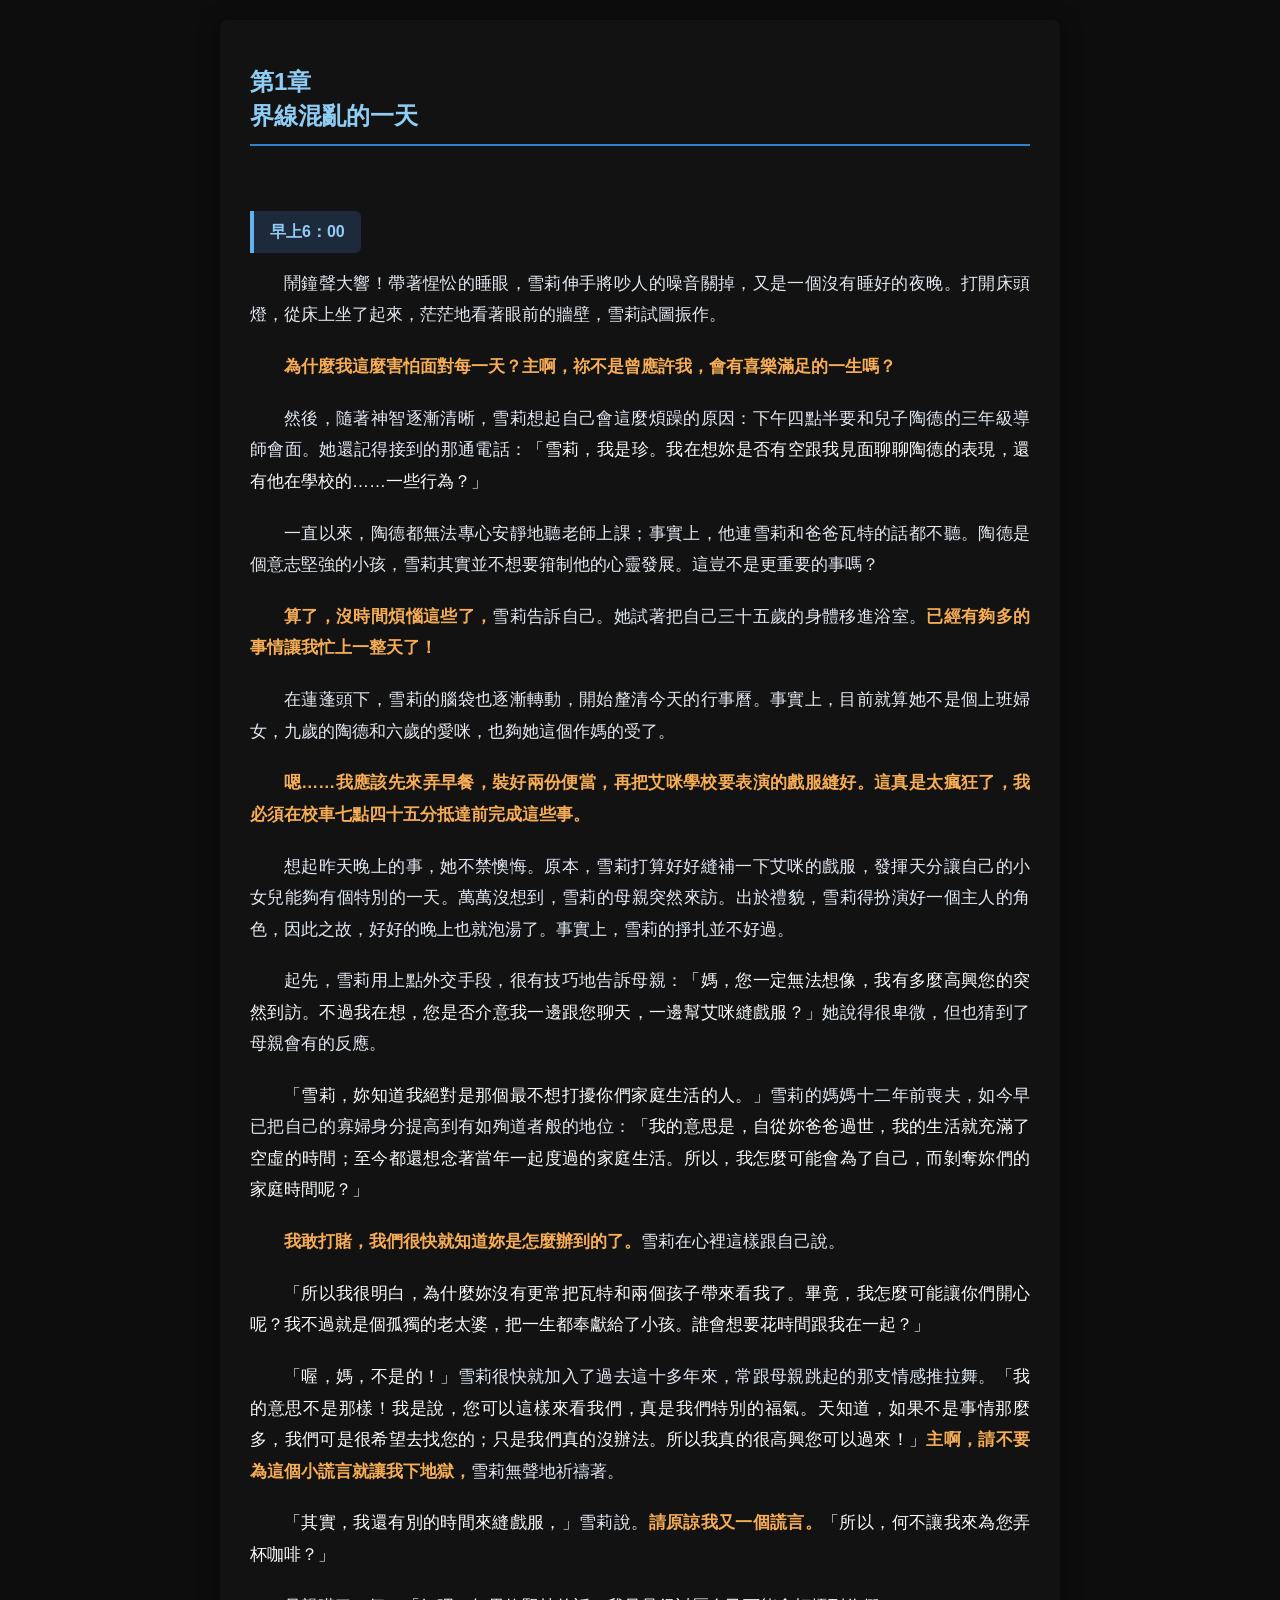
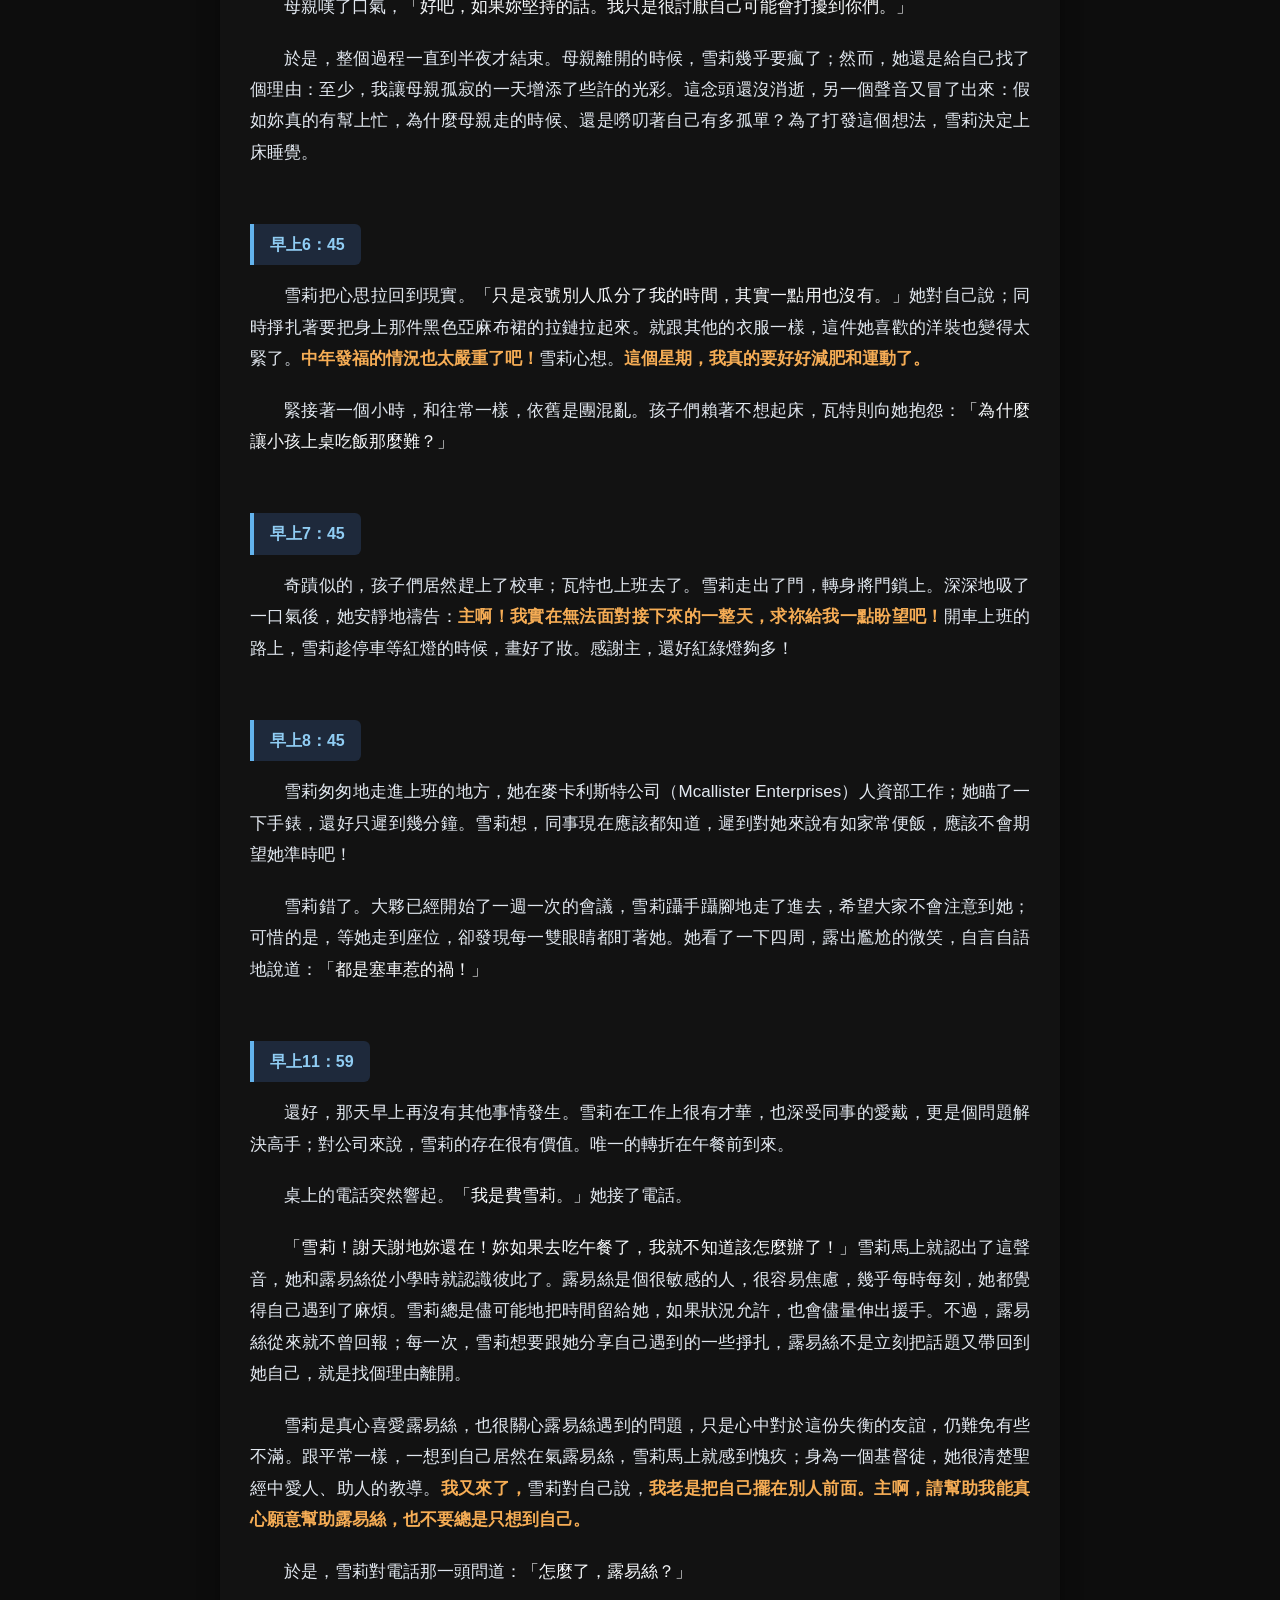
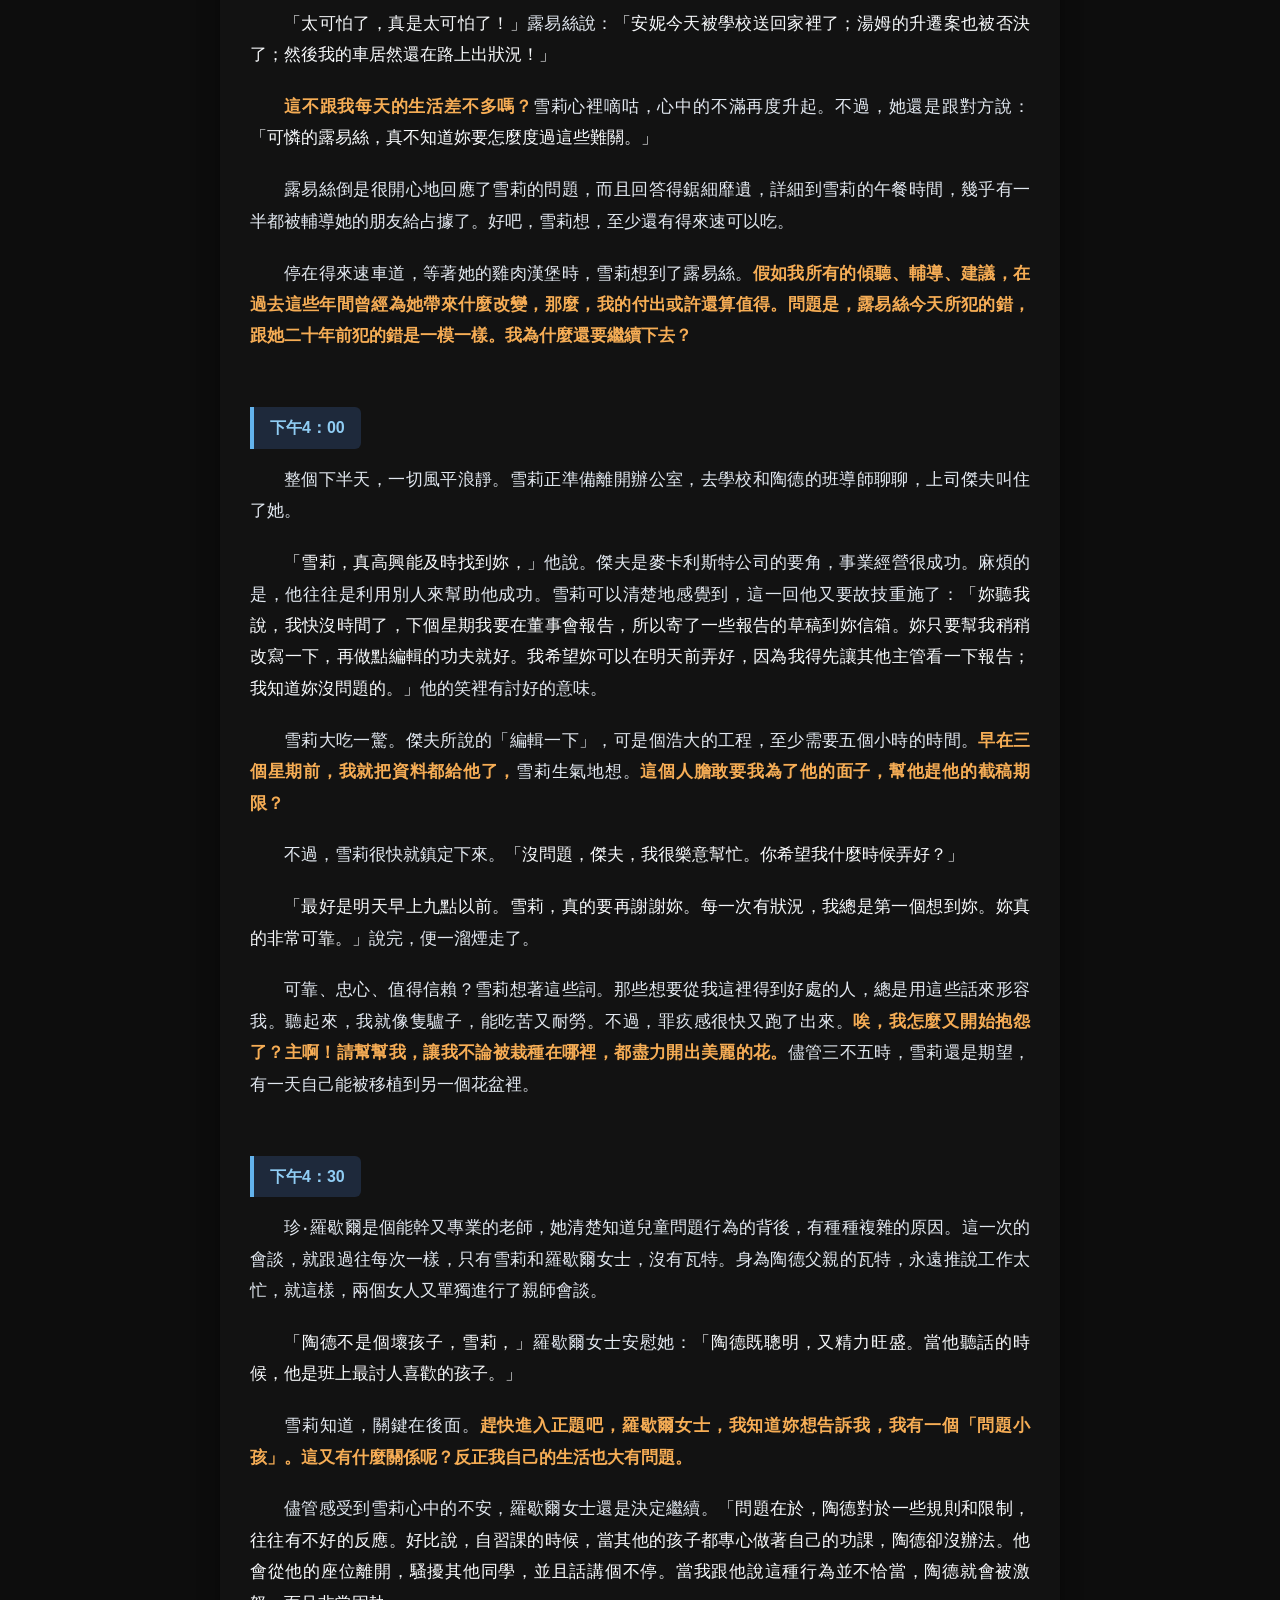
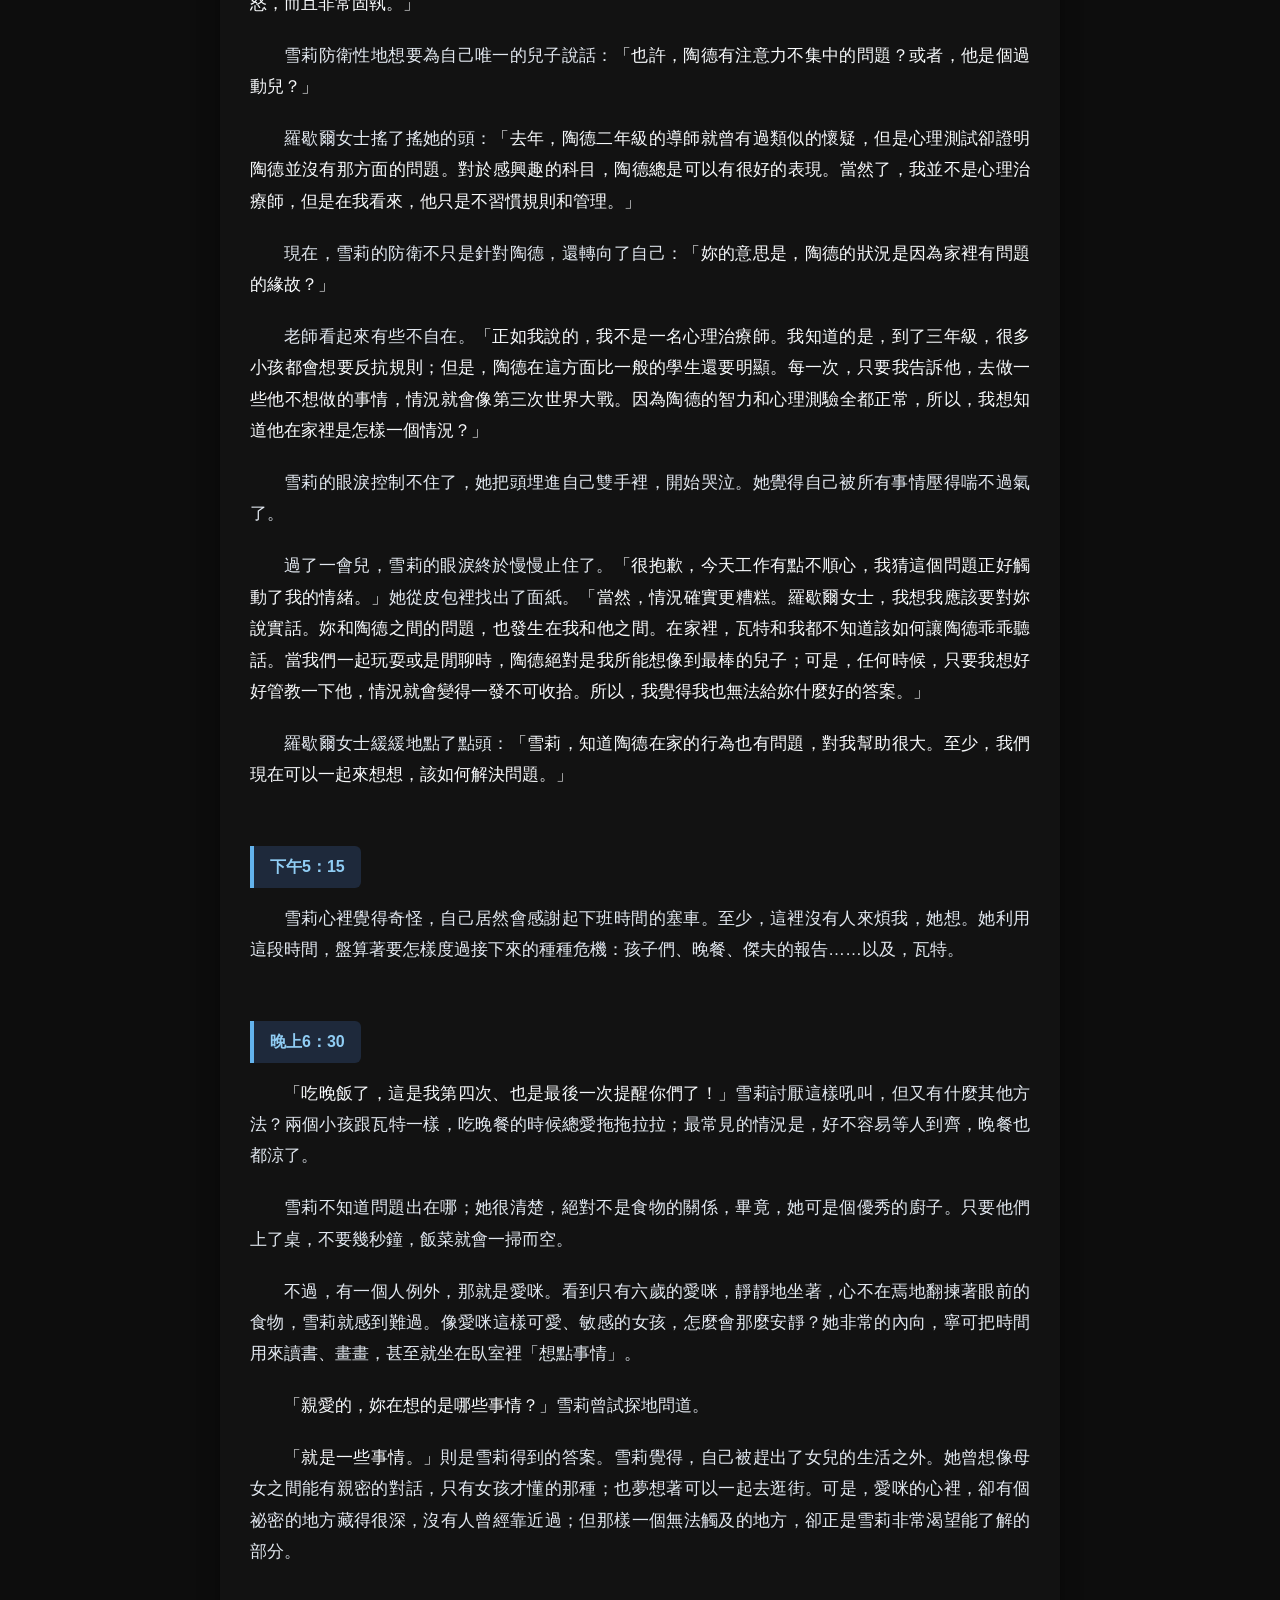
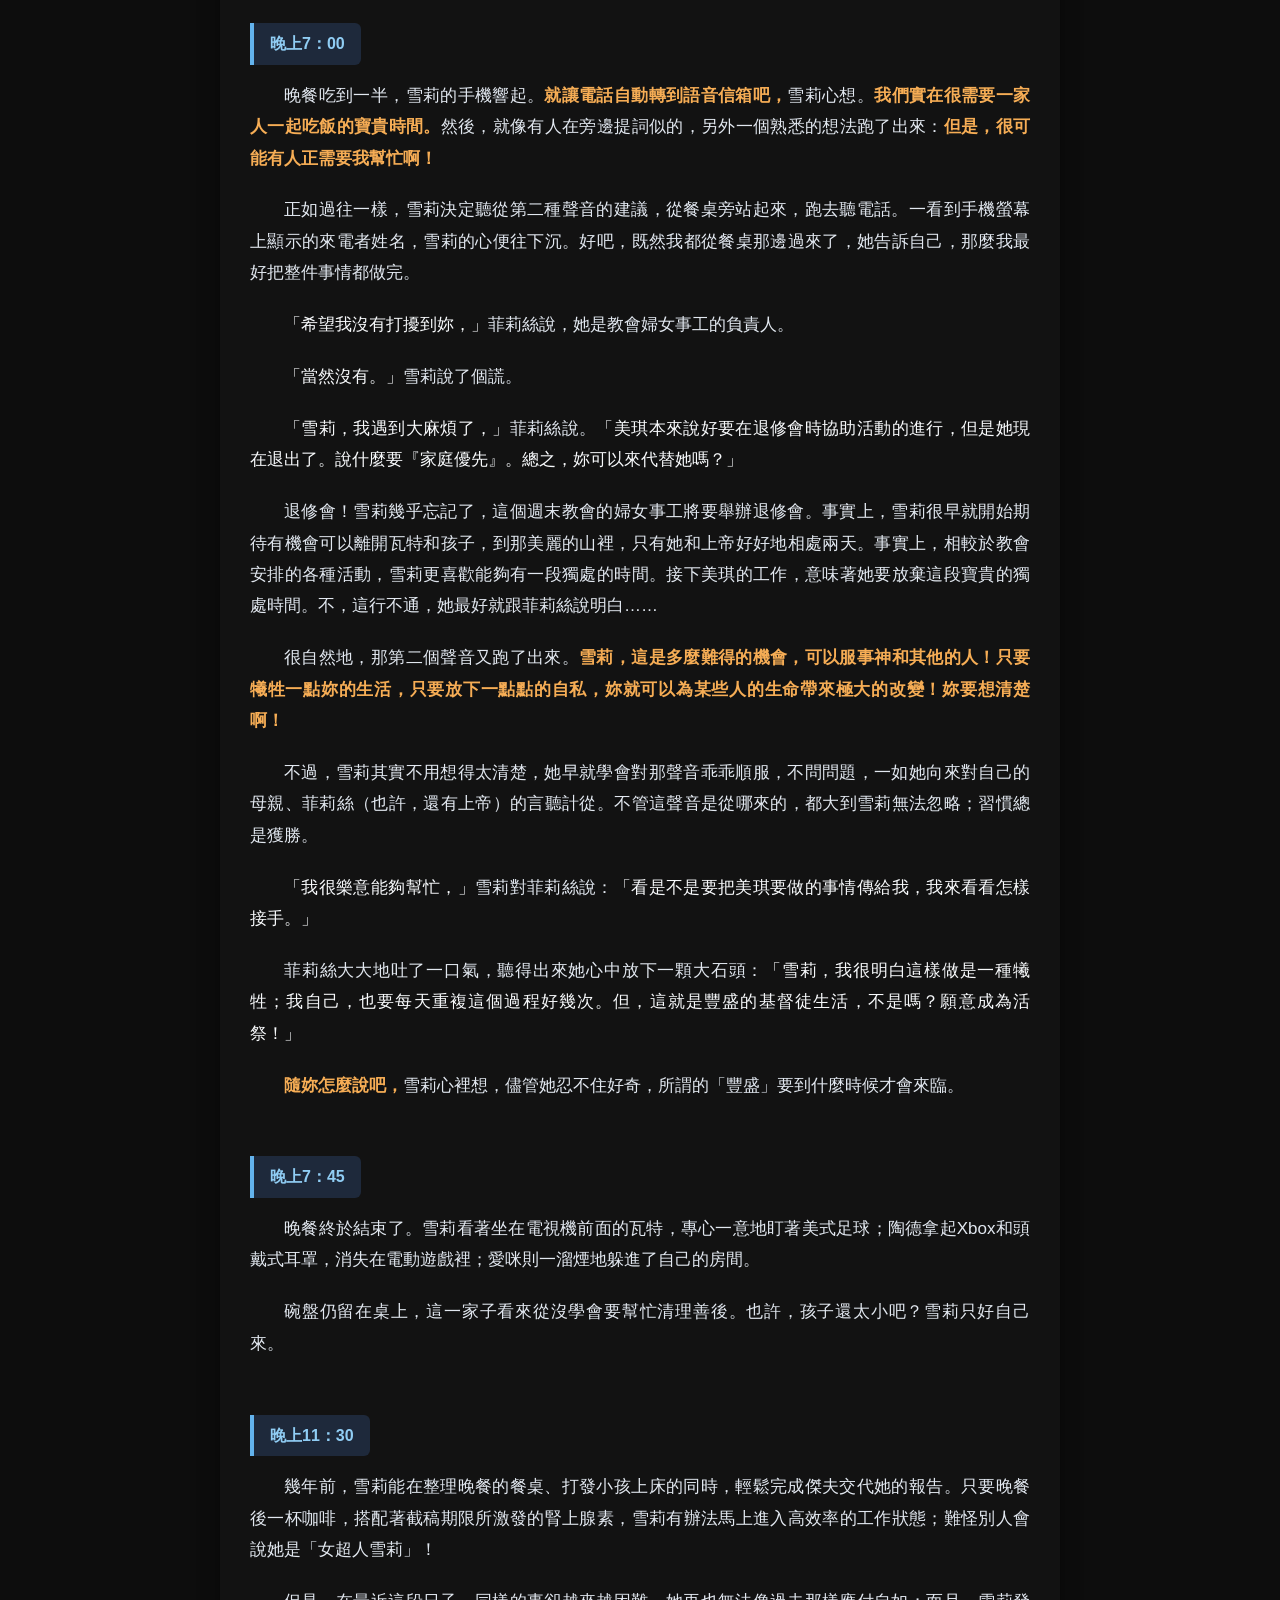
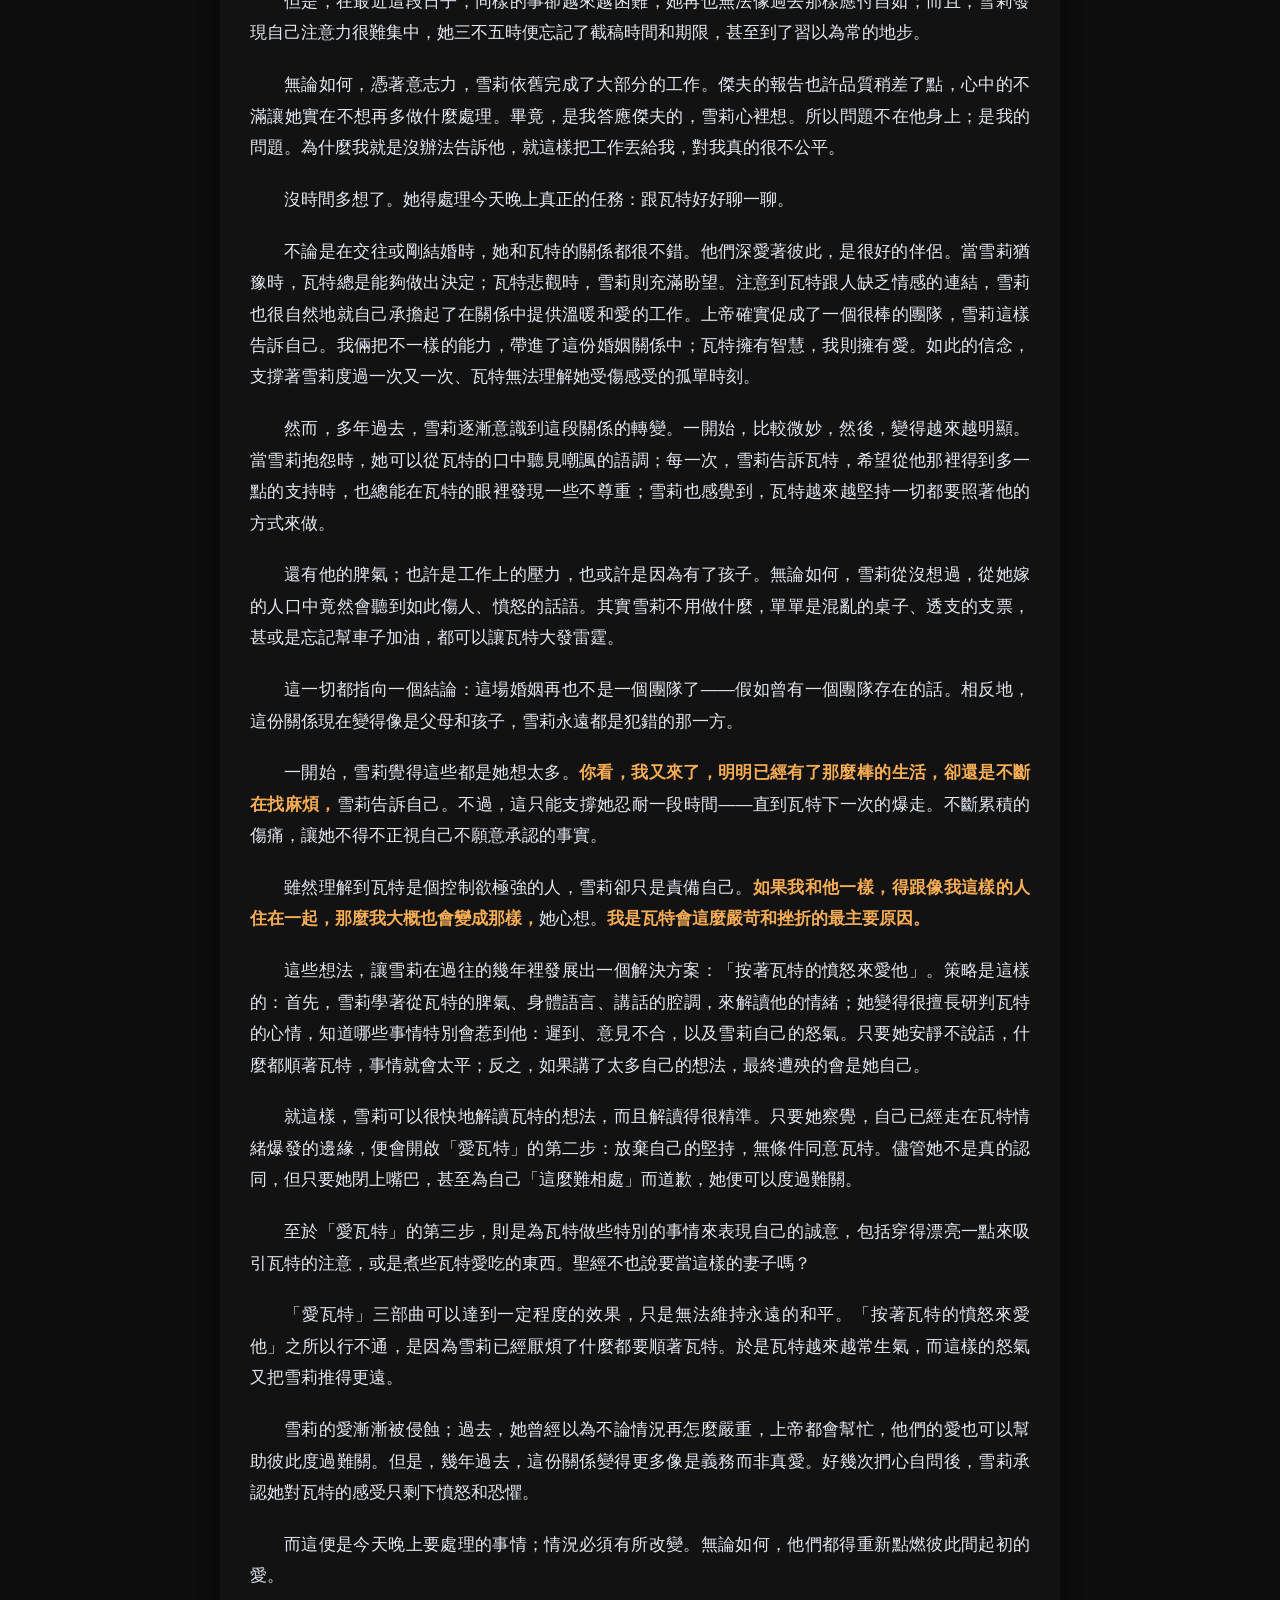
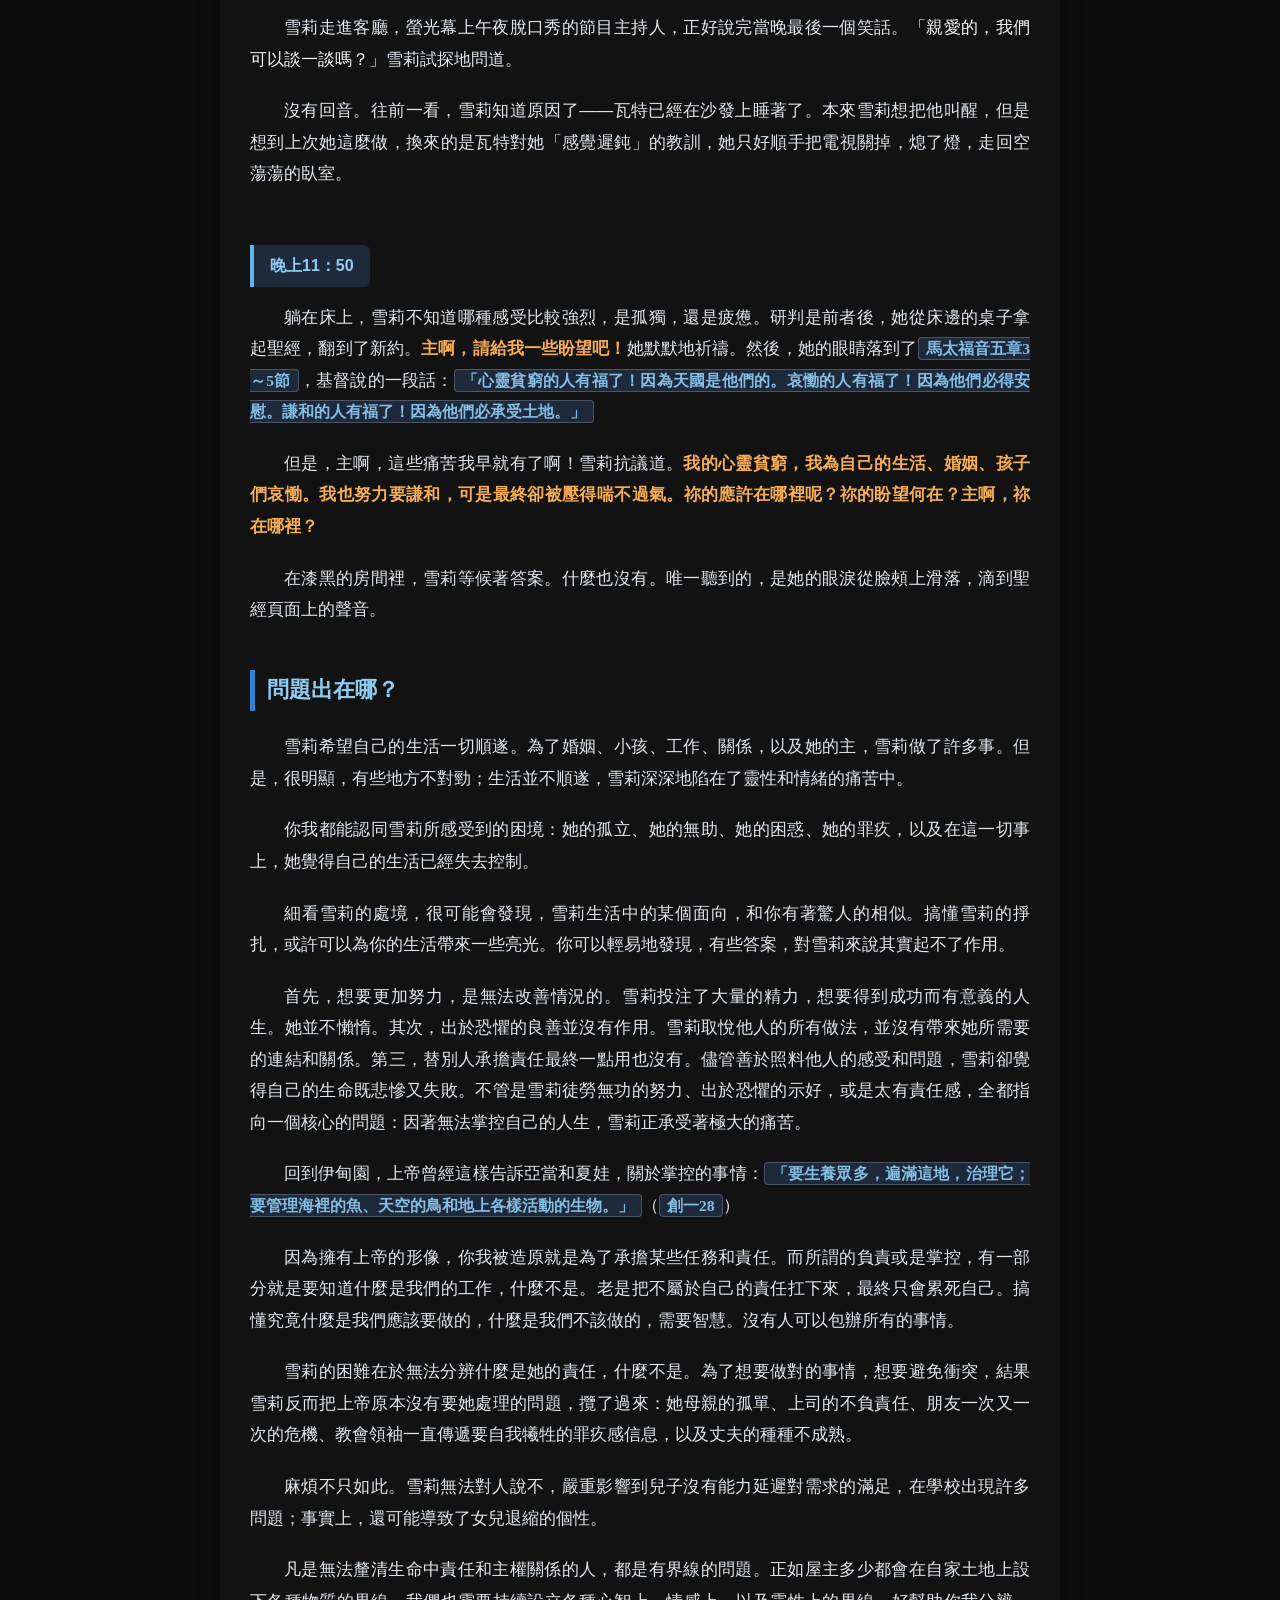
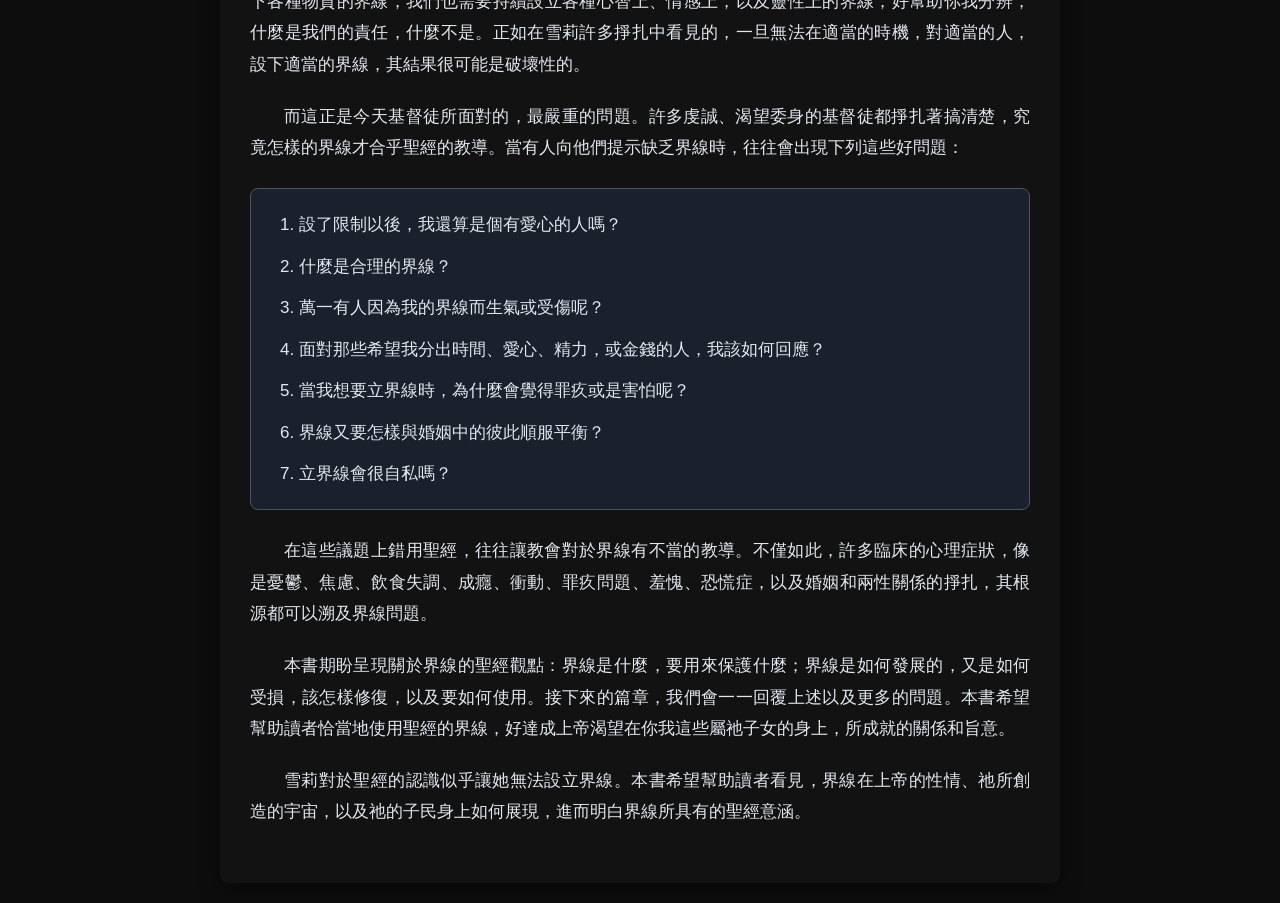
==== ch01.html @ 8536c29c "Add files via upload" ====
<!DOCTYPE html>
<html lang="zh-TW">
<head>
    <meta charset="UTF-8">
    <meta name="viewport" content="width=device-width, initial-scale=1.0">
    <title>第1章 界線混亂的一天</title>
    <link rel="stylesheet" href="style.css">
</head>
<body>
    <div class="book-container">
        <h2 class="chapter-title">第1章<br>界線混亂的一天</h2>

        <div class="time-capsule">早上6：00</div>

        <p>鬧鐘聲大響！帶著惺忪的睡眼，雪莉伸手將吵人的噪音關掉，又是一個沒有睡好的夜晚。打開床頭燈，從床上坐了起來，茫茫地看著眼前的牆壁，雪莉試圖振作。</p>
        <p><span class="monologue">為什麼我這麼害怕面對每一天？主啊，祢不是曾應許我，會有喜樂滿足的一生嗎？</span></p>
        <p>然後，隨著神智逐漸清晰，雪莉想起自己會這麼煩躁的原因：下午四點半要和兒子陶德的三年級導師會面。她還記得接到的那通電話：<span class="dialogue">「雪莉，我是珍。我在想妳是否有空跟我見面聊聊陶德的表現，還有他在學校的……一些行為？」</span></p>
        <p>一直以來，陶德都無法專心安靜地聽老師上課；事實上，他連雪莉和爸爸瓦特的話都不聽。陶德是個意志堅強的小孩，雪莉其實並不想要箝制他的心靈發展。這豈不是更重要的事嗎？</p>
        <p><span class="monologue">算了，沒時間煩惱這些了，</span>雪莉告訴自己。她試著把自己三十五歲的身體移進浴室。<span class="monologue">已經有夠多的事情讓我忙上一整天了！</span></p>
        <p>在蓮蓬頭下，雪莉的腦袋也逐漸轉動，開始釐清今天的行事曆。事實上，目前就算她不是個上班婦女，九歲的陶德和六歲的愛咪，也夠她這個作媽的受了。</p>
        <p><span class="monologue">嗯……我應該先來弄早餐，裝好兩份便當，再把艾咪學校要表演的戲服縫好。這真是太瘋狂了，我必須在校車七點四十五分抵達前完成這些事。</span></p>
        <p>想起昨天晚上的事，她不禁懊悔。原本，雪莉打算好好縫補一下艾咪的戲服，發揮天分讓自己的小女兒能夠有個特別的一天。萬萬沒想到，雪莉的母親突然來訪。出於禮貌，雪莉得扮演好一個主人的角色，因此之故，好好的晚上也就泡湯了。事實上，雪莉的掙扎並不好過。</p>
        <p>起先，雪莉用上點外交手段，很有技巧地告訴母親：<span class="dialogue">「媽，您一定無法想像，我有多麼高興您的突然到訪。不過我在想，您是否介意我一邊跟您聊天，一邊幫艾咪縫戲服？」</span>她說得很卑微，但也猜到了母親會有的反應。</p>
        <p><span class="dialogue">「雪莉，妳知道我絕對是那個最不想打擾你們家庭生活的人。」</span>雪莉的媽媽十二年前喪夫，如今早已把自己的寡婦身分提高到有如殉道者般的地位：<span class="dialogue">「我的意思是，自從妳爸爸過世，我的生活就充滿了空虛的時間；至今都還想念著當年一起度過的家庭生活。所以，我怎麼可能會為了自己，而剝奪妳們的家庭時間呢？」</span></p>
        <p><span class="monologue">我敢打賭，我們很快就知道妳是怎麼辦到的了。</span>雪莉在心裡這樣跟自己說。</p>
        <p><span class="dialogue">「所以我很明白，為什麼妳沒有更常把瓦特和兩個孩子帶來看我了。畢竟，我怎麼可能讓你們開心呢？我不過就是個孤獨的老太婆，把一生都奉獻給了小孩。誰會想要花時間跟我在一起？」</span></p>
        <p><span class="dialogue">「喔，媽，不是的！」</span>雪莉很快就加入了過去這十多年來，常跟母親跳起的那支情感推拉舞。<span class="dialogue">「我的意思不是那樣！我是說，您可以這樣來看我們，真是我們特別的福氣。天知道，如果不是事情那麼多，我們可是很希望去找您的；只是我們真的沒辦法。所以我真的很高興您可以過來！」</span><span class="monologue">主啊，請不要為這個小謊言就讓我下地獄，</span>雪莉無聲地祈禱著。</p>
        <p><span class="dialogue">「其實，我還有別的時間來縫戲服，」</span>雪莉說。<span class="monologue">請原諒我又一個謊言。</span><span class="dialogue">「所以，何不讓我來為您弄杯咖啡？」</span></p>
        <p>母親嘆了口氣，<span class="dialogue">「好吧，如果妳堅持的話。我只是很討厭自己可能會打擾到你們。」</span></p>
        <p>於是，整個過程一直到半夜才結束。母親離開的時候，雪莉幾乎要瘋了；然而，她還是給自己找了個理由：至少，我讓母親孤寂的一天增添了些許的光彩。這念頭還沒消逝，另一個聲音又冒了出來：假如妳真的有幫上忙，為什麼母親走的時候、還是嘮叨著自己有多孤單？為了打發這個想法，雪莉決定上床睡覺。</p>

        <div class="time-capsule">早上6：45</div>

        <p>雪莉把心思拉回到現實。<span class="dialogue">「只是哀號別人瓜分了我的時間，其實一點用也沒有。」</span>她對自己說；同時掙扎著要把身上那件黑色亞麻布裙的拉鏈拉起來。就跟其他的衣服一樣，這件她喜歡的洋裝也變得太緊了。<span class="monologue">中年發福的情況也太嚴重了吧！</span>雪莉心想。<span class="monologue">這個星期，我真的要好好減肥和運動了。</span></p>
        <p>緊接著一個小時，和往常一樣，依舊是團混亂。孩子們賴著不想起床，瓦特則向她抱怨：<span class="dialogue">「為什麼讓小孩上桌吃飯那麼難？」</span></p>

        <div class="time-capsule">早上7：45</div>

        <p>奇蹟似的，孩子們居然趕上了校車；瓦特也上班去了。雪莉走出了門，轉身將門鎖上。深深地吸了一口氣後，她安靜地禱告：<span class="monologue">主啊！我實在無法面對接下來的一整天，求祢給我一點盼望吧！</span>開車上班的路上，雪莉趁停車等紅燈的時候，畫好了妝。感謝主，還好紅綠燈夠多！</p>

        <div class="time-capsule">早上8：45</div>

        <p>雪莉匆匆地走進上班的地方，她在麥卡利斯特公司（Mcallister Enterprises）人資部工作；她瞄了一下手錶，還好只遲到幾分鐘。雪莉想，同事現在應該都知道，遲到對她來說有如家常便飯，應該不會期望她準時吧！</p>
        <p>雪莉錯了。大夥已經開始了一週一次的會議，雪莉躡手躡腳地走了進去，希望大家不會注意到她；可惜的是，等她走到座位，卻發現每一雙眼睛都盯著她。她看了一下四周，露出尷尬的微笑，自言自語地說道：<span class="dialogue">「都是塞車惹的禍！」</span></p>

        <div class="time-capsule">早上11：59</div>

        <p>還好，那天早上再沒有其他事情發生。雪莉在工作上很有才華，也深受同事的愛戴，更是個問題解決高手；對公司來說，雪莉的存在很有價值。唯一的轉折在午餐前到來。</p>
        <p>桌上的電話突然響起。<span class="dialogue">「我是費雪莉。」</span>她接了電話。</p>
        <p><span class="dialogue">「雪莉！謝天謝地妳還在！妳如果去吃午餐了，我就不知道該怎麼辦了！」</span>雪莉馬上就認出了這聲音，她和露易絲從小學時就認識彼此了。露易絲是個很敏感的人，很容易焦慮，幾乎每時每刻，她都覺得自己遇到了麻煩。雪莉總是儘可能地把時間留給她，如果狀況允許，也會儘量伸出援手。不過，露易絲從來就不曾回報；每一次，雪莉想要跟她分享自己遇到的一些掙扎，露易絲不是立刻把話題又帶回到她自己，就是找個理由離開。</p>
        <p>雪莉是真心喜愛露易絲，也很關心露易絲遇到的問題，只是心中對於這份失衡的友誼，仍難免有些不滿。跟平常一樣，一想到自己居然在氣露易絲，雪莉馬上就感到愧疚；身為一個基督徒，她很清楚聖經中愛人、助人的教導。<span class="monologue">我又來了，</span>雪莉對自己說，<span class="monologue">我老是把自己擺在別人前面。主啊，請幫助我能真心願意幫助露易絲，也不要總是只想到自己。</span></p>
        <p>於是，雪莉對電話那一頭問道：<span class="dialogue">「怎麼了，露易絲？」</span></p>
        <p><span class="dialogue">「太可怕了，真是太可怕了！」</span>露易絲說：<span class="dialogue">「安妮今天被學校送回家裡了；湯姆的升遷案也被否決了；然後我的車居然還在路上出狀況！」</span></p>
        <p><span class="monologue">這不跟我每天的生活差不多嗎？</span>雪莉心裡嘀咕，心中的不滿再度升起。不過，她還是跟對方說：<span class="dialogue">「可憐的露易絲，真不知道妳要怎麼度過這些難關。」</span></p>
        <p>露易絲倒是很開心地回應了雪莉的問題，而且回答得鋸細靡遺，詳細到雪莉的午餐時間，幾乎有一半都被輔導她的朋友給占據了。好吧，雪莉想，至少還有得來速可以吃。</p>
        <p>停在得來速車道，等著她的雞肉漢堡時，雪莉想到了露易絲。<span class="monologue">假如我所有的傾聽、輔導、建議，在過去這些年間曾經為她帶來什麼改變，那麼，我的付出或許還算值得。問題是，露易絲今天所犯的錯，跟她二十年前犯的錯是一模一樣。我為什麼還要繼續下去？</span></p>

        <div class="time-capsule">下午4：00</div>

        <p>整個下半天，一切風平浪靜。雪莉正準備離開辦公室，去學校和陶德的班導師聊聊，上司傑夫叫住了她。</p>
        <p><span class="dialogue">「雪莉，真高興能及時找到妳，」</span>他說。傑夫是麥卡利斯特公司的要角，事業經營很成功。麻煩的是，他往往是利用別人來幫助他成功。雪莉可以清楚地感覺到，這一回他又要故技重施了：<span class="dialogue">「妳聽我說，我快沒時間了，下個星期我要在董事會報告，所以寄了一些報告的草稿到妳信箱。妳只要幫我稍稍改寫一下，再做點編輯的功夫就好。我希望妳可以在明天前弄好，因為我得先讓其他主管看一下報告；我知道妳沒問題的。」</span>他的笑裡有討好的意味。</p>
        <p>雪莉大吃一驚。傑夫所說的「編輯一下」，可是個浩大的工程，至少需要五個小時的時間。<span class="monologue">早在三個星期前，我就把資料都給他了，</span>雪莉生氣地想。<span class="monologue">這個人膽敢要我為了他的面子，幫他趕他的截稿期限？</span></p>
        <p>不過，雪莉很快就鎮定下來。<span class="dialogue">「沒問題，傑夫，我很樂意幫忙。你希望我什麼時候弄好？」</span></p>
        <p><span class="dialogue">「最好是明天早上九點以前。雪莉，真的要再謝謝妳。每一次有狀況，我總是第一個想到妳。妳真的非常可靠。」</span>說完，便一溜煙走了。</p>
        <p>可靠、忠心、值得信賴？雪莉想著這些詞。那些想要從我這裡得到好處的人，總是用這些話來形容我。聽起來，我就像隻驢子，能吃苦又耐勞。不過，罪疚感很快又跑了出來。<span class="monologue">唉，我怎麼又開始抱怨了？主啊！請幫幫我，讓我不論被栽種在哪裡，都盡力開出美麗的花。</span>儘管三不五時，雪莉還是期望，有一天自己能被移植到另一個花盆裡。</p>

        <div class="time-capsule">下午4：30</div>

        <p>珍‧羅歇爾是個能幹又專業的老師，她清楚知道兒童問題行為的背後，有種種複雜的原因。這一次的會談，就跟過往每次一樣，只有雪莉和羅歇爾女士，沒有瓦特。身為陶德父親的瓦特，永遠推說工作太忙，就這樣，兩個女人又單獨進行了親師會談。</p>
        <p><span class="dialogue">「陶德不是個壞孩子，雪莉，」</span>羅歇爾女士安慰她：<span class="dialogue">「陶德既聰明，又精力旺盛。當他聽話的時候，他是班上最討人喜歡的孩子。」</span></p>
        <p>雪莉知道，關鍵在後面。<span class="monologue">趕快進入正題吧，羅歇爾女士，我知道妳想告訴我，我有一個「問題小孩」。這又有什麼關係呢？反正我自己的生活也大有問題。</span></p>
        <p>儘管感受到雪莉心中的不安，羅歇爾女士還是決定繼續。<span class="dialogue">「問題在於，陶德對於一些規則和限制，往往有不好的反應。好比說，自習課的時候，當其他的孩子都專心做著自己的功課，陶德卻沒辦法。他會從他的座位離開，騷擾其他同學，並且話講個不停。當我跟他說這種行為並不恰當，陶德就會被激怒，而且非常固執。」</span></p>
        <p>雪莉防衛性地想要為自己唯一的兒子說話：<span class="dialogue">「也許，陶德有注意力不集中的問題？或者，他是個過動兒？」</span></p>
        <p>羅歇爾女士搖了搖她的頭：<span class="dialogue">「去年，陶德二年級的導師就曾有過類似的懷疑，但是心理測試卻證明陶德並沒有那方面的問題。對於感興趣的科目，陶德總是可以有很好的表現。當然了，我並不是心理治療師，但是在我看來，他只是不習慣規則和管理。」</span></p>
        <p>現在，雪莉的防衛不只是針對陶德，還轉向了自己：<span class="dialogue">「妳的意思是，陶德的狀況是因為家裡有問題的緣故？」</span></p>
        <p>老師看起來有些不自在。<span class="dialogue">「正如我說的，我不是一名心理治療師。我知道的是，到了三年級，很多小孩都會想要反抗規則；但是，陶德在這方面比一般的學生還要明顯。每一次，只要我告訴他，去做一些他不想做的事情，情況就會像第三次世界大戰。因為陶德的智力和心理測驗全都正常，所以，我想知道他在家裡是怎樣一個情況？」</span></p>
        <p>雪莉的眼淚控制不住了，她把頭埋進自己雙手裡，開始哭泣。她覺得自己被所有事情壓得喘不過氣了。</p>
        <p>過了一會兒，雪莉的眼淚終於慢慢止住了。<span class="dialogue">「很抱歉，今天工作有點不順心，我猜這個問題正好觸動了我的情緒。」</span>她從皮包裡找出了面紙。<span class="dialogue">「當然，情況確實更糟糕。羅歇爾女士，我想我應該要對妳說實話。妳和陶德之間的問題，也發生在我和他之間。在家裡，瓦特和我都不知道該如何讓陶德乖乖聽話。當我們一起玩耍或是閒聊時，陶德絕對是我所能想像到最棒的兒子；可是，任何時候，只要我想好好管教一下他，情況就會變得一發不可收拾。所以，我覺得我也無法給妳什麼好的答案。」</span></p>
        <p>羅歇爾女士緩緩地點了點頭：<span class="dialogue">「雪莉，知道陶德在家的行為也有問題，對我幫助很大。至少，我們現在可以一起來想想，該如何解決問題。」</span></p>

        <div class="time-capsule">下午5：15</div>

        <p>雪莉心裡覺得奇怪，自己居然會感謝起下班時間的塞車。至少，這裡沒有人來煩我，她想。她利用這段時間，盤算著要怎樣度過接下來的種種危機：孩子們、晚餐、傑夫的報告……以及，瓦特。</p>

        <div class="time-capsule">晚上6：30</div>

        <p><span class="dialogue">「吃晚飯了，這是我第四次、也是最後一次提醒你們了！」</span>雪莉討厭這樣吼叫，但又有什麼其他方法？兩個小孩跟瓦特一樣，吃晚餐的時候總愛拖拖拉拉；最常見的情況是，好不容易等人到齊，晚餐也都涼了。</p>
        <p>雪莉不知道問題出在哪；她很清楚，絕對不是食物的關係，畢竟，她可是個優秀的廚子。只要他們上了桌，不要幾秒鐘，飯菜就會一掃而空。</p>
        <p>不過，有一個人例外，那就是愛咪。看到只有六歲的愛咪，靜靜地坐著，心不在焉地翻揀著眼前的食物，雪莉就感到難過。像愛咪這樣可愛、敏感的女孩，怎麼會那麼安靜？她非常的內向，寧可把時間用來讀書、畫畫，甚至就坐在臥室裡「想點事情」。</p>

        <p><span class="dialogue">「親愛的，妳在想的是哪些事情？」</span>雪莉曾試探地問道。</p>
        <p><span class="dialogue">「就是一些事情。」</span>則是雪莉得到的答案。雪莉覺得，自己被趕出了女兒的生活之外。她曾想像母女之間能有親密的對話，只有女孩才懂的那種；也夢想著可以一起去逛街。可是，愛咪的心裡，卻有個祕密的地方藏得很深，沒有人曾經靠近過；但那樣一個無法觸及的地方，卻正是雪莉非常渴望能了解的部分。</p>

        <div class="time-capsule">晚上7：00</div>

        <p>晚餐吃到一半，雪莉的手機響起。<span class="monologue">就讓電話自動轉到語音信箱吧，</span>雪莉心想。<span class="monologue">我們實在很需要一家人一起吃飯的寶貴時間。</span>然後，就像有人在旁邊提詞似的，另外一個熟悉的想法跑了出來：<span class="monologue">但是，很可能有人正需要我幫忙啊！</span></p>
        <p>正如過往一樣，雪莉決定聽從第二種聲音的建議，從餐桌旁站起來，跑去聽電話。一看到手機螢幕上顯示的來電者姓名，雪莉的心便往下沉。好吧，既然我都從餐桌那邊過來了，她告訴自己，那麼我最好把整件事情都做完。</p>
        <p><span class="dialogue">「希望我沒有打擾到妳，」</span>菲莉絲說，她是教會婦女事工的負責人。</p>
        <p><span class="dialogue">「當然沒有。」</span>雪莉說了個謊。</p>
        <p><span class="dialogue">「雪莉，我遇到大麻煩了，」</span>菲莉絲說。<span class="dialogue">「美琪本來說好要在退修會時協助活動的進行，但是她現在退出了。說什麼要『家庭優先』。總之，妳可以來代替她嗎？」</span></p>
        <p>退修會！雪莉幾乎忘記了，這個週末教會的婦女事工將要舉辦退修會。事實上，雪莉很早就開始期待有機會可以離開瓦特和孩子，到那美麗的山裡，只有她和上帝好好地相處兩天。事實上，相較於教會安排的各種活動，雪莉更喜歡能夠有一段獨處的時間。接下美琪的工作，意味著她要放棄這段寶貴的獨處時間。不，這行不通，她最好就跟菲莉絲說明白……</p>
        <p>很自然地，那第二個聲音又跑了出來。<span class="monologue">雪莉，這是多麼難得的機會，可以服事神和其他的人！只要犧牲一點妳的生活，只要放下一點點的自私，妳就可以為某些人的生命帶來極大的改變！妳要想清楚啊！</span></p>
        <p>不過，雪莉其實不用想得太清楚，她早就學會對那聲音乖乖順服，不問問題，一如她向來對自己的母親、菲莉絲（也許，還有上帝）的言聽計從。不管這聲音是從哪來的，都大到雪莉無法忽略；習慣總是獲勝。</p>
        <p><span class="dialogue">「我很樂意能夠幫忙，」</span>雪莉對菲莉絲說：<span class="dialogue">「看是不是要把美琪要做的事情傳給我，我來看看怎樣接手。」</span></p>
        <p>菲莉絲大大地吐了一口氣，聽得出來她心中放下一顆大石頭：<span class="dialogue">「雪莉，我很明白這樣做是一種犧牲；我自己，也要每天重複這個過程好幾次。但，這就是豐盛的基督徒生活，不是嗎？願意成為活祭！」</span></p>
        <p><span class="monologue">隨妳怎麼說吧，</span>雪莉心裡想，儘管她忍不住好奇，所謂的「豐盛」要到什麼時候才會來臨。</p>

        <div class="time-capsule">晚上7：45</div>

        <p>晚餐終於結束了。雪莉看著坐在電視機前面的瓦特，專心一意地盯著美式足球；陶德拿起Xbox和頭戴式耳罩，消失在電動遊戲裡；愛咪則一溜煙地躲進了自己的房間。</p>
        <p>碗盤仍留在桌上，這一家子看來從沒學會要幫忙清理善後。也許，孩子還太小吧？雪莉只好自己來。</p>

        <div class="time-capsule">晚上11：30</div>

        <p>幾年前，雪莉能在整理晚餐的餐桌、打發小孩上床的同時，輕鬆完成傑夫交代她的報告。只要晚餐後一杯咖啡，搭配著截稿期限所激發的腎上腺素，雪莉有辦法馬上進入高效率的工作狀態；難怪別人會說她是「女超人雪莉」！</p>
        <p>但是，在最近這段日子，同樣的事卻越來越困難，她再也無法像過去那樣應付自如；而且，雪莉發現自己注意力很難集中，她三不五時便忘記了截稿時間和期限，甚至到了習以為常的地步。</p>
        <p>無論如何，憑著意志力，雪莉依舊完成了大部分的工作。傑夫的報告也許品質稍差了點，心中的不滿讓她實在不想再多做什麼處理。畢竟，是我答應傑夫的，雪莉心裡想。所以問題不在他身上；是我的問題。為什麼我就是沒辦法告訴他，就這樣把工作丟給我，對我真的很不公平。</p>
        <p>沒時間多想了。她得處理今天晚上真正的任務：跟瓦特好好聊一聊。</p>
        <p>不論是在交往或剛結婚時，她和瓦特的關係都很不錯。他們深愛著彼此，是很好的伴侶。當雪莉猶豫時，瓦特總是能夠做出決定；瓦特悲觀時，雪莉則充滿盼望。注意到瓦特跟人缺乏情感的連結，雪莉也很自然地就自己承擔起了在關係中提供溫暖和愛的工作。上帝確實促成了一個很棒的團隊，雪莉這樣告訴自己。我倆把不一樣的能力，帶進了這份婚姻關係中；瓦特擁有智慧，我則擁有愛。如此的信念，支撐著雪莉度過一次又一次、瓦特無法理解她受傷感受的孤單時刻。</p>
        <p>然而，多年過去，雪莉逐漸意識到這段關係的轉變。一開始，比較微妙，然後，變得越來越明顯。當雪莉抱怨時，她可以從瓦特的口中聽見嘲諷的語調；每一次，雪莉告訴瓦特，希望從他那裡得到多一點的支持時，也總能在瓦特的眼裡發現一些不尊重；雪莉也感覺到，瓦特越來越堅持一切都要照著他的方式來做。</p>
        <p>還有他的脾氣；也許是工作上的壓力，也或許是因為有了孩子。無論如何，雪莉從沒想過，從她嫁的人口中竟然會聽到如此傷人、憤怒的話語。其實雪莉不用做什麼，單單是混亂的桌子、透支的支票，甚或是忘記幫車子加油，都可以讓瓦特大發雷霆。</p>
        <p>這一切都指向一個結論：這場婚姻再也不是一個團隊了——假如曾有一個團隊存在的話。相反地，這份關係現在變得像是父母和孩子，雪莉永遠都是犯錯的那一方。</p>
        <p>一開始，雪莉覺得這些都是她想太多。<span class="monologue">你看，我又來了，明明已經有了那麼棒的生活，卻還是不斷在找麻煩，</span>雪莉告訴自己。不過，這只能支撐她忍耐一段時間——直到瓦特下一次的爆走。不斷累積的傷痛，讓她不得不正視自己不願意承認的事實。</p>
        <p>雖然理解到瓦特是個控制欲極強的人，雪莉卻只是責備自己。<span class="monologue">如果我和他一樣，得跟像我這樣的人住在一起，那麼我大概也會變成那樣，</span>她心想。<span class="monologue">我是瓦特會這麼嚴苛和挫折的最主要原因。</span></p>
        <p>這些想法，讓雪莉在過往的幾年裡發展出一個解決方案：「按著瓦特的憤怒來愛他」。策略是這樣的：首先，雪莉學著從瓦特的脾氣、身體語言、講話的腔調，來解讀他的情緒；她變得很擅長研判瓦特的心情，知道哪些事情特別會惹到他：遲到、意見不合，以及雪莉自己的怒氣。只要她安靜不說話，什麼都順著瓦特，事情就會太平；反之，如果講了太多自己的想法，最終遭殃的會是她自己。</p>
        <p>就這樣，雪莉可以很快地解讀瓦特的想法，而且解讀得很精準。只要她察覺，自己已經走在瓦特情緒爆發的邊緣，便會開啟「愛瓦特」的第二步：放棄自己的堅持，無條件同意瓦特。儘管她不是真的認同，但只要她閉上嘴巴，甚至為自己「這麼難相處」而道歉，她便可以度過難關。</p>
        <p>至於「愛瓦特」的第三步，則是為瓦特做些特別的事情來表現自己的誠意，包括穿得漂亮一點來吸引瓦特的注意，或是煮些瓦特愛吃的東西。聖經不也說要當這樣的妻子嗎？</p>
        <p>「愛瓦特」三部曲可以達到一定程度的效果，只是無法維持永遠的和平。「按著瓦特的憤怒來愛他」之所以行不通，是因為雪莉已經厭煩了什麼都要順著瓦特。於是瓦特越來越常生氣，而這樣的怒氣又把雪莉推得更遠。</p>
        <p>雪莉的愛漸漸被侵蝕；過去，她曾經以為不論情況再怎麼嚴重，上帝都會幫忙，他們的愛也可以幫助彼此度過難關。但是，幾年過去，這份關係變得更多像是義務而非真愛。好幾次捫心自問後，雪莉承認她對瓦特的感受只剩下憤怒和恐懼。</p>
        <p>而這便是今天晚上要處理的事情；情況必須有所改變。無論如何，他們都得重新點燃彼此間起初的愛。</p>
        <p>雪莉走進客廳，螢光幕上午夜脫口秀的節目主持人，正好說完當晚最後一個笑話。<span class="dialogue">「親愛的，我們可以談一談嗎？」</span>雪莉試探地問道。</p>
        <p>沒有回音。往前一看，雪莉知道原因了——瓦特已經在沙發上睡著了。本來雪莉想把他叫醒，但是想到上次她這麼做，換來的是瓦特對她「感覺遲鈍」的教訓，她只好順手把電視關掉，熄了燈，走回空蕩蕩的臥室。</p>

        <div class="time-capsule">晚上11：50</div>

        <p>躺在床上，雪莉不知道哪種感受比較強烈，是孤獨，還是疲憊。研判是前者後，她從床邊的桌子拿起聖經，翻到了新約。<span class="monologue">主啊，請給我一些盼望吧！</span>她默默地祈禱。然後，她的眼睛落到了<span class="scripture-inline">馬太福音五章3～5節</span>，基督說的一段話：<span class="scripture-inline">「心靈貧窮的人有福了！因為天國是他們的。哀慟的人有福了！因為他們必得安慰。謙和的人有福了！因為他們必承受土地。」</span></p>
        <p>但是，主啊，這些痛苦我早就有了啊！雪莉抗議道。<span class="monologue">我的心靈貧窮，我為自己的生活、婚姻、孩子們哀慟。我也努力要謙和，可是最終卻被壓得喘不過氣。祢的應許在哪裡呢？祢的盼望何在？主啊，祢在哪裡？</span></p>
        <p>在漆黑的房間裡，雪莉等候著答案。什麼也沒有。唯一聽到的，是她的眼淚從臉頰上滑落，滴到聖經頁面上的聲音。</p>

        <h2 class="section-title">問題出在哪？</h2>

        <p>雪莉希望自己的生活一切順遂。為了婚姻、小孩、工作、關係，以及她的主，雪莉做了許多事。但是，很明顯，有些地方不對勁；生活並不順遂，雪莉深深地陷在了靈性和情緒的痛苦中。</p>
        <p>你我都能認同雪莉所感受到的困境：她的孤立、她的無助、她的困惑、她的罪疚，以及在這一切事上，她覺得自己的生活已經失去控制。</p>
        <p>細看雪莉的處境，很可能會發現，雪莉生活中的某個面向，和你有著驚人的相似。搞懂雪莉的掙扎，或許可以為你的生活帶來一些亮光。你可以輕易地發現，有些答案，對雪莉來說其實起不了作用。</p>
        <p>首先，想要更加努力，是無法改善情況的。雪莉投注了大量的精力，想要得到成功而有意義的人生。她並不懶惰。其次，出於恐懼的良善並沒有作用。雪莉取悅他人的所有做法，並沒有帶來她所需要的連結和關係。第三，替別人承擔責任最終一點用也沒有。儘管善於照料他人的感受和問題，雪莉卻覺得自己的生命既悲慘又失敗。不管是雪莉徒勞無功的努力、出於恐懼的示好，或是太有責任感，全都指向一個核心的問題：因著無法掌控自己的人生，雪莉正承受著極大的痛苦。</p>
        <p>回到伊甸園，上帝曾經這樣告訴亞當和夏娃，關於掌控的事情：<span class="scripture-inline">「要生養眾多，遍滿這地，治理它；要管理海裡的魚、天空的鳥和地上各樣活動的生物。」</span>（<span class="scripture-inline">創一28</span>）</p>
        <p>因為擁有上帝的形像，你我被造原就是為了承擔某些任務和責任。而所謂的負責或是掌控，有一部分就是要知道什麼是我們的工作，什麼不是。老是把不屬於自己的責任扛下來，最終只會累死自己。搞懂究竟什麼是我們應該要做的，什麼是我們不該做的，需要智慧。沒有人可以包辦所有的事情。</p>
        <p>雪莉的困難在於無法分辨什麼是她的責任，什麼不是。為了想要做對的事情，想要避免衝突，結果雪莉反而把上帝原本沒有要她處理的問題，攬了過來：她母親的孤單、上司的不負責任、朋友一次又一次的危機、教會領袖一直傳遞要自我犧牲的罪疚感信息，以及丈夫的種種不成熟。</p>
        <p>麻煩不只如此。雪莉無法對人說不，嚴重影響到兒子沒有能力延遲對需求的滿足，在學校出現許多問題；事實上，還可能導致了女兒退縮的個性。</p>
        <p>凡是無法釐清生命中責任和主權關係的人，都是有界線的問題。正如屋主多少都會在自家土地上設下各種物質的界線，我們也需要持續設立各種心智上、情感上，以及靈性上的界線，好幫助你我分辨，什麼是我們的責任，什麼不是。正如在雪莉許多掙扎中看見的，一旦無法在適當的時機，對適當的人，設下適當的界線，其結果很可能是破壞性的。</p>
        <p>而這正是今天基督徒所面對的，最嚴重的問題。許多虔誠、渴望委身的基督徒都掙扎著搞清楚，究竟怎樣的界線才合乎聖經的教導。當有人向他們提示缺乏界線時，往往會出現下列這些好問題：</p>

        <div class="list-card">
            <ol>
                <li>設了限制以後，我還算是個有愛心的人嗎？</li>
                <li>什麼是合理的界線？</li>
                <li>萬一有人因為我的界線而生氣或受傷呢？</li>
                <li>面對那些希望我分出時間、愛心、精力，或金錢的人，我該如何回應？</li>
                <li>當我想要立界線時，為什麼會覺得罪疚或是害怕呢？</li>
                <li>界線又要怎樣與婚姻中的彼此順服平衡？</li>
                <li>立界線會很自私嗎？</li>
            </ol>
        </div>

        <p>在這些議題上錯用聖經，往往讓教會對於界線有不當的教導。不僅如此，許多臨床的心理症狀，像是憂鬱、焦慮、飲食失調、成癮、衝動、罪疚問題、羞愧、恐慌症，以及婚姻和兩性關係的掙扎，其根源都可以溯及界線問題。</p>
        <p>本書期盼呈現關於界線的聖經觀點：界線是什麼，要用來保護什麼；界線是如何發展的，又是如何受損，該怎樣修復，以及要如何使用。接下來的篇章，我們會一一回覆上述以及更多的問題。本書希望幫助讀者恰當地使用聖經的界線，好達成上帝渴望在你我這些屬祂子女的身上，所成就的關係和旨意。</p>
        <p>雪莉對於聖經的認識似乎讓她無法設立界線。本書希望幫助讀者看見，界線在上帝的性情、祂所創造的宇宙，以及祂的子民身上如何展現，進而明白界線所具有的聖經意涵。</p>
    </div>
</body>
</html>
---- style.css ----
:root {
  --bg-main: #121212;
  --bg-card: #1A202C;
  --bg-capsule: #1E293B;
  --bg-th: #2D3748;
  --primary: #90CDF4;
  --border-blue: #3182CE;
  --border-accent: #63B3ED;
  --border-sub: #4A5568;
  --text-main: #E2E8F0;
  --text-dialogue: #F8FAFC;
  --text-monologue: #F6AD55;
  --text-sub: #CBD5E0;
}

body {
  background-color: #0d0d0d;
  margin: 0;
  padding: 20px 10px;
  color: var(--text-main);
  font-family: -apple-system, BlinkMacSystemFont, 'Segoe UI', Roboto, 'Microsoft JhengHei', sans-serif;
}

.book-container {
  max-width: 780px;
  margin: 0 auto;
  padding: 35px 30px;
  background-color: var(--bg-main);
  border-radius: 8px;
  font-size: 17px;
  line-height: 1.85;
  color: var(--text-main);
  box-shadow: 0 4px 20px rgba(0, 0, 0, 0.5);
}

/* 標題樣式 */
h2.chapter-title {
  color: var(--primary);
  font-size: 24px;
  border-bottom: 2px solid var(--border-blue);
  padding-bottom: 12px;
  margin-top: 10px;
  margin-bottom: 30px;
  line-height: 1.4;
}

h2.section-title {
  font-size: 22px;
  color: var(--primary);
  border-left: 5px solid var(--border-blue);
  padding-left: 12px;
  margin-top: 45px;
  margin-bottom: 20px;
}

h3.sub-title {
  font-size: 19px;
  color: var(--text-sub);
  border-left: 3px solid var(--border-sub);
  padding-left: 8px;
  margin-top: 30px;
  margin-bottom: 12px;
}

/* 段落與高亮 */
p {
  margin-top: 0;
  margin-bottom: 1.2em;
  text-align: justify;
  text-indent: 2em;
}

.dialogue {
  color: var(--text-dialogue);
  font-weight: 500;
}

.monologue {
  color: var(--text-monologue);
  font-weight: 700;
}

/* 隨文經文與章節號數（依需求更新背景色與文字顏色） */
.scripture-inline {
  border: 1px solid var(--border-sub);
  background-color: #1E293B;
  font-family: "DFKai-SB", "BiauKai", "標楷體", serif;
  color: #85BEE3;
  font-weight: 600;
  padding: 2px 7px;
  border-radius: 4px;
  font-size: 0.92em;
}

/* 時間膠囊卡片 */
.time-capsule {
  display: inline-block;
  background-color: var(--bg-capsule);
  border-left: 4px solid var(--border-accent);
  color: var(--primary);
  font-size: 16px;
  font-weight: bold;
  padding: 6px 16px;
  border-radius: 0 6px 6px 0;
  margin: 35px 0 15px 0;
}

/* 詩篇、引言卡片 */
.poetry-card {
  background-color: var(--bg-card);
  border-left: 4px solid var(--border-accent);
  font-family: "DFKai-SB", "BiauKai", "標楷體", Georgia, serif;
  padding: 18px 20px;
  margin: 25px 0;
  border-radius: 0 8px 8px 0;
}

.poetry-card p {
  text-indent: 0;
  margin-bottom: 0.8em;
}

.poetry-card p:last-child {
  margin-bottom: 0;
}

.poetry-card p.source {
  text-align: right;
  color: var(--primary);
  font-size: 0.95em;
}

/* 列表卡片 */
.list-card {
  background-color: var(--bg-card);
  border: 1px solid var(--border-sub);
  border-radius: 8px;
  padding: 20px 24px;
  margin: 25px 0;
}

.list-card ol, .list-card ul {
  margin: 0;
  padding-left: 24px;
}

.list-card li {
  margin-bottom: 10px;
}

.list-card li:last-child {
  margin-bottom: 0;
}

/* 表格樣式 */
.custom-table {
  width: 100%;
  border-collapse: collapse;
  background-color: var(--bg-card);
  border: 1px solid var(--border-sub);
  margin: 25px 0;
}

.custom-table th, .custom-table td {
  border: 1px solid var(--border-sub);
  padding: 12px;
  text-align: left;
}

.custom-table th, .custom-table td.label-col {
  background-color: var(--bg-th);
  color: var(--primary);
}

/* 分隔線與腳註 */
hr.divider {
  border: 0;
  height: 1px;
  background-color: var(--border-sub);
  margin: 40px 0 20px 0;
}

.fn-ref {
  color: var(--primary);
  vertical-align: super;
  font-size: 0.8em;
  text-decoration: none;
  margin-left: 2px;
}

.footnote-list {
  font-size: 0.9em;
  color: var(--text-sub);
}

.footnote-item {
  text-indent: -24px;
  padding-left: 24px;
  margin-bottom: 8px;
}
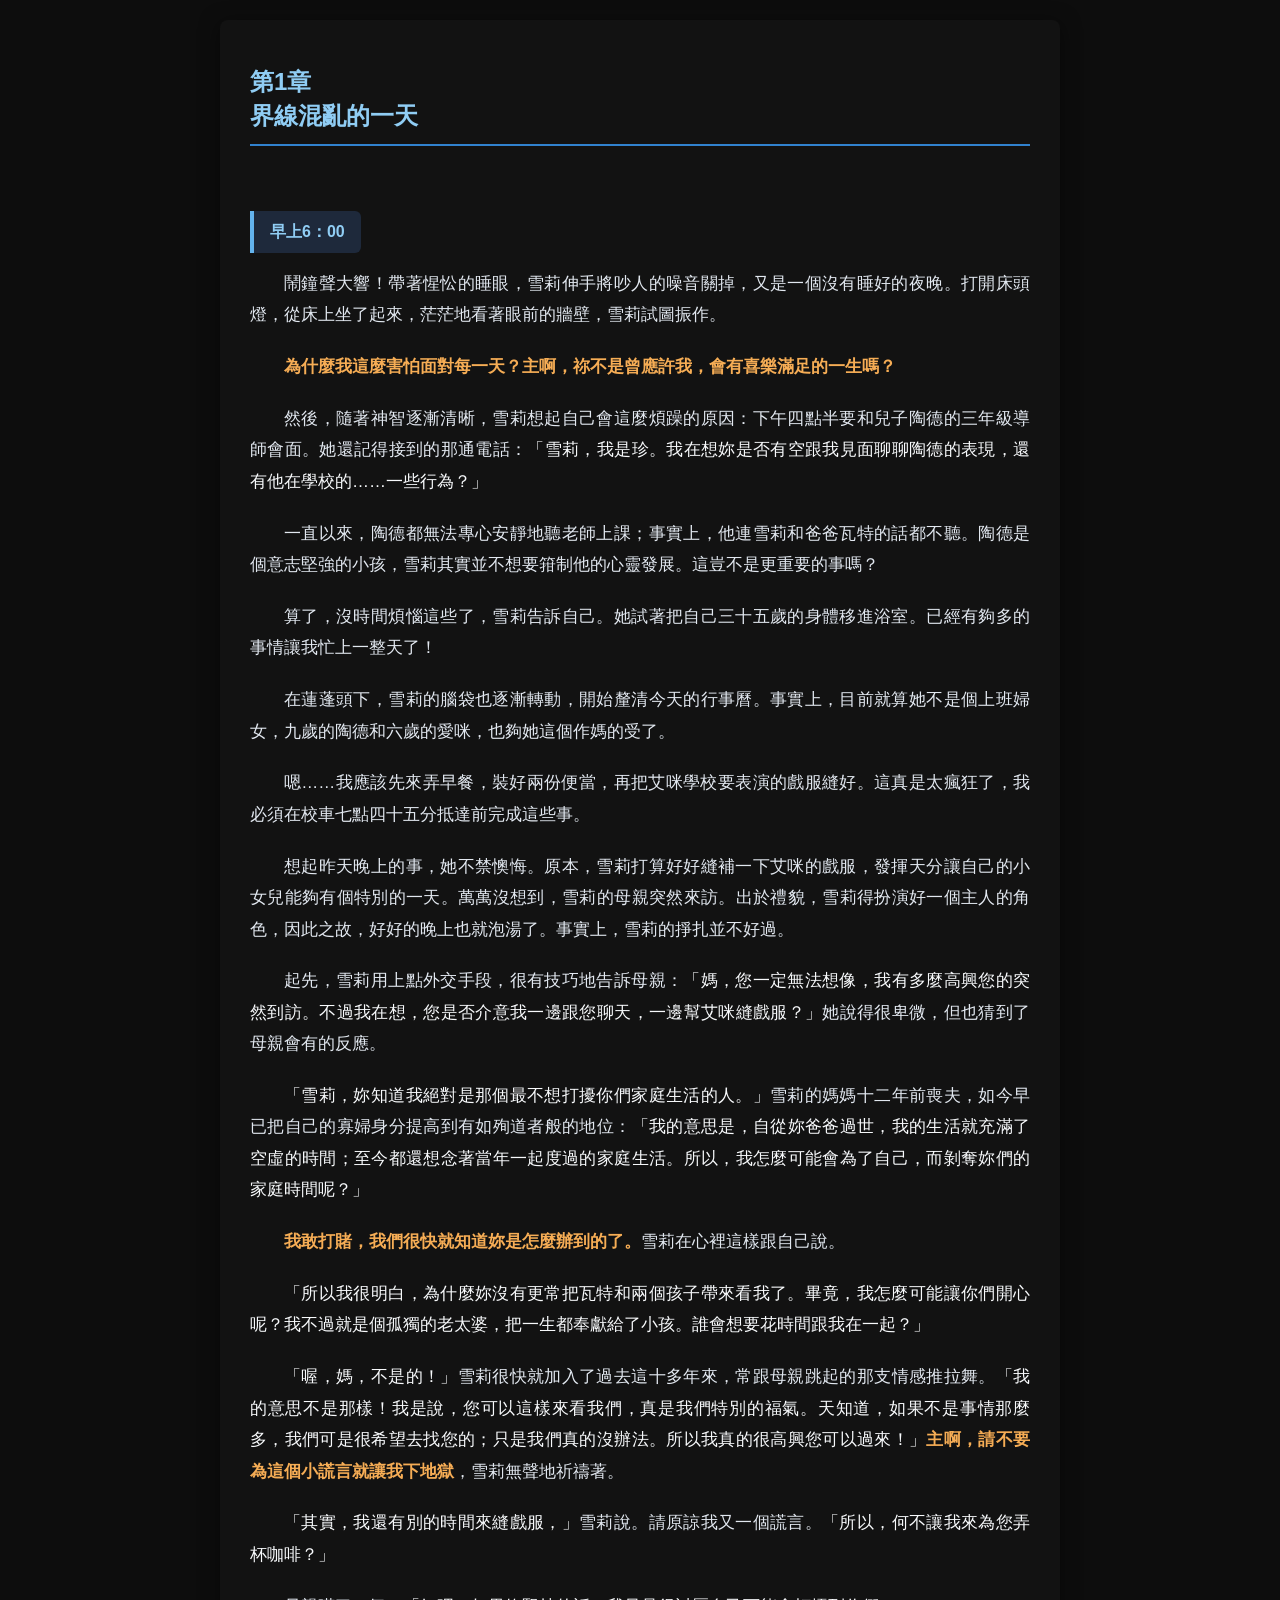
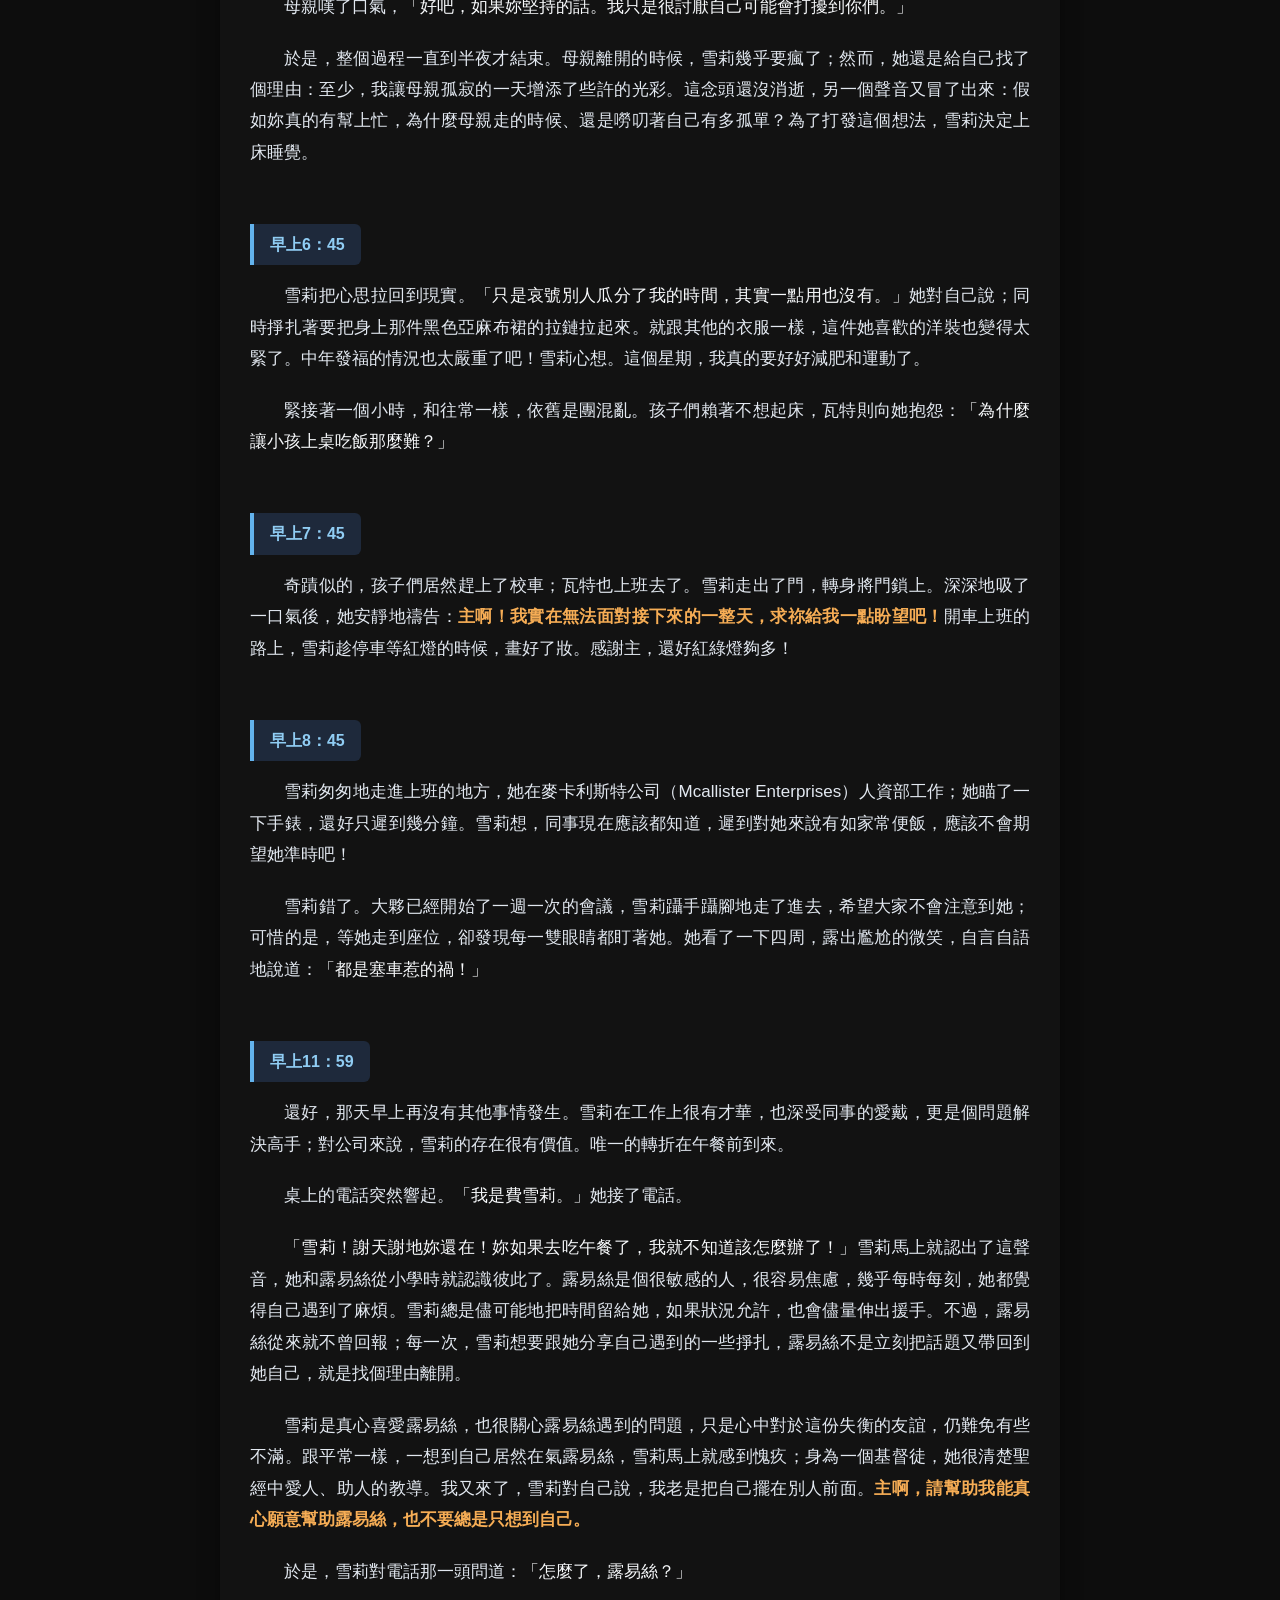
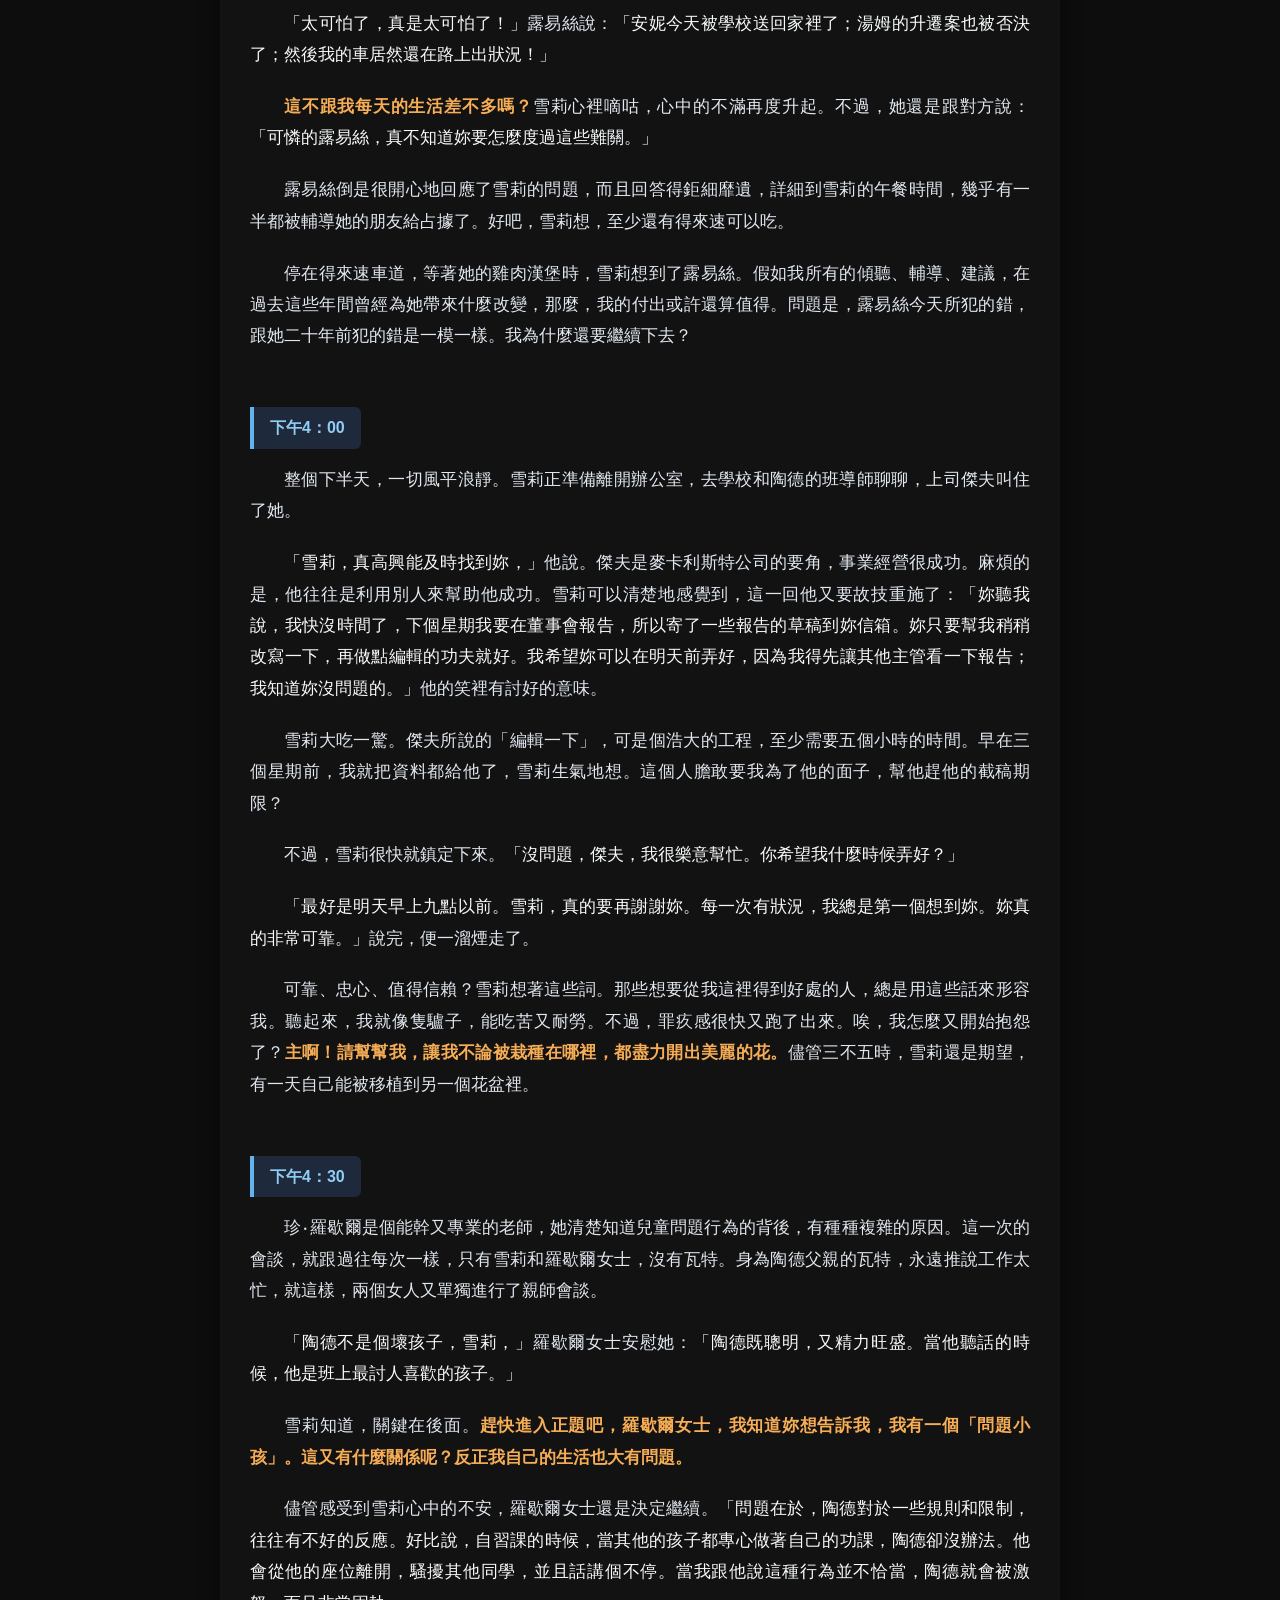
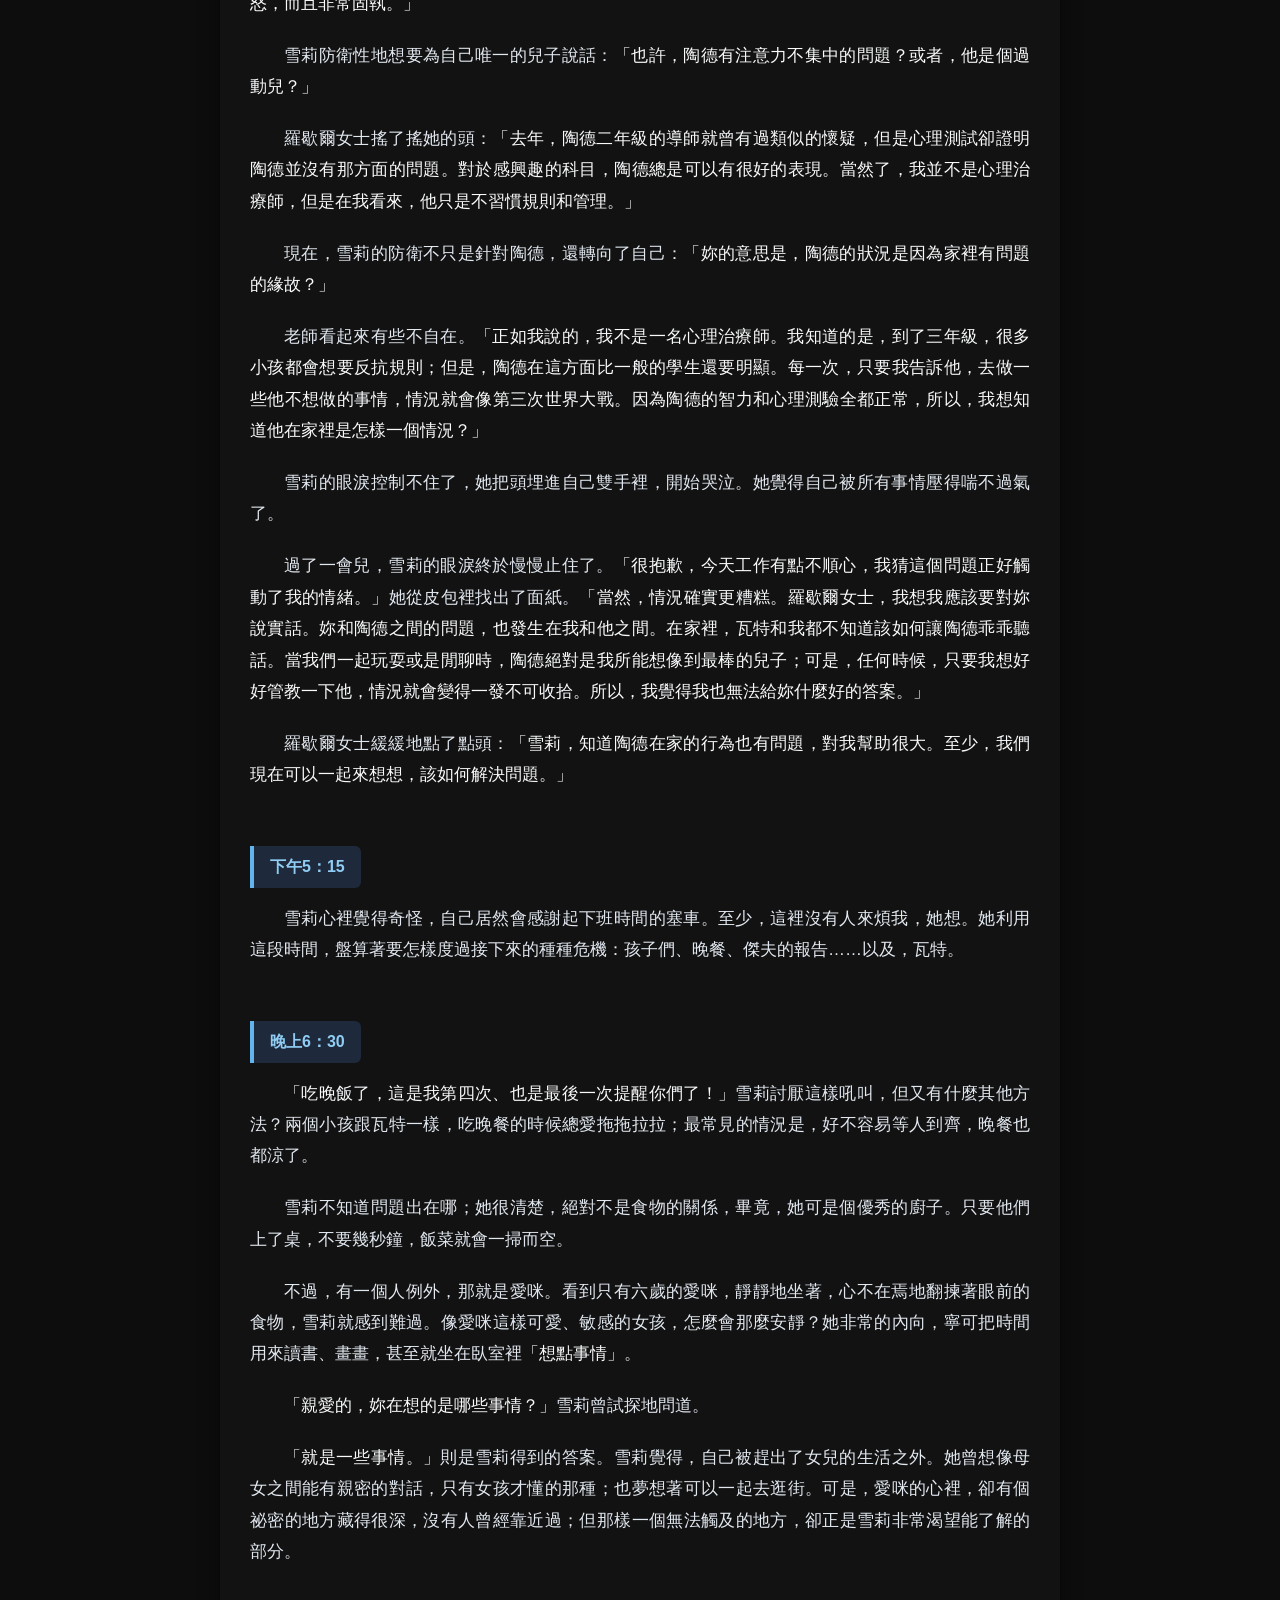
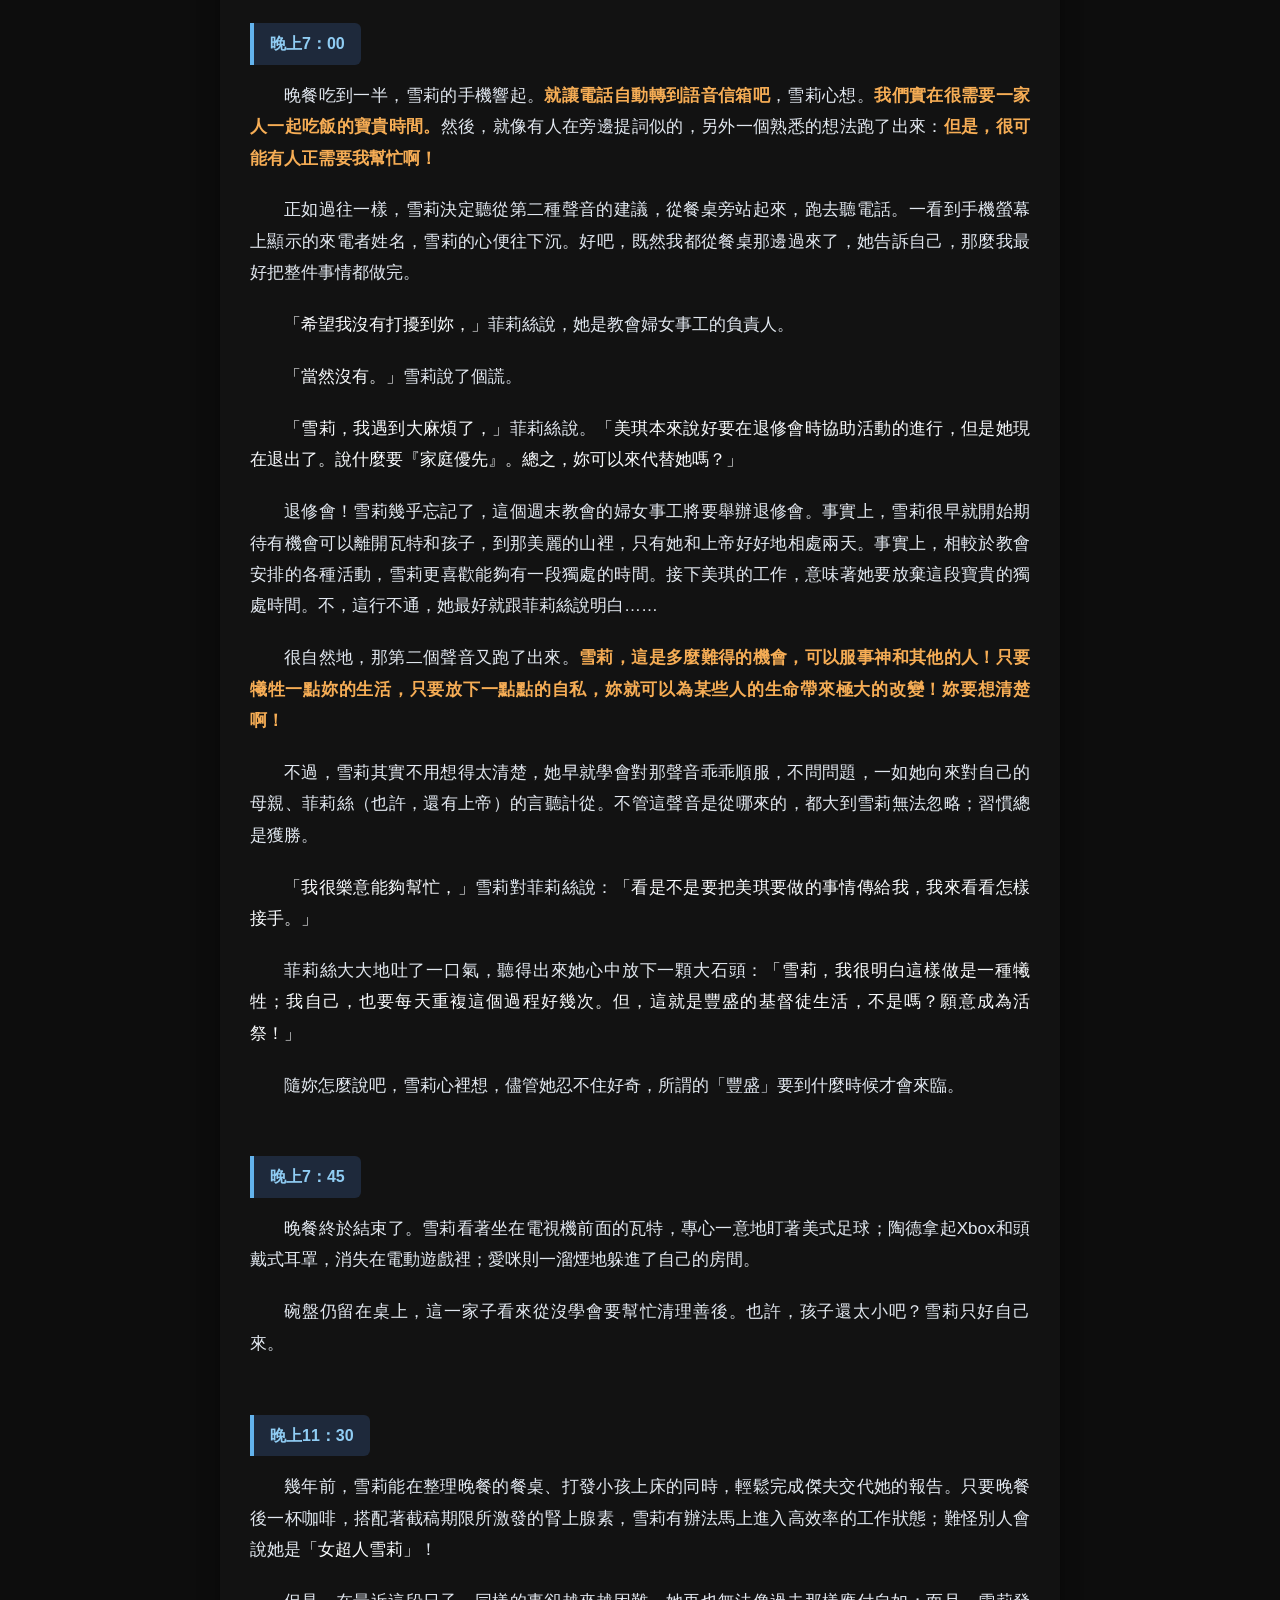
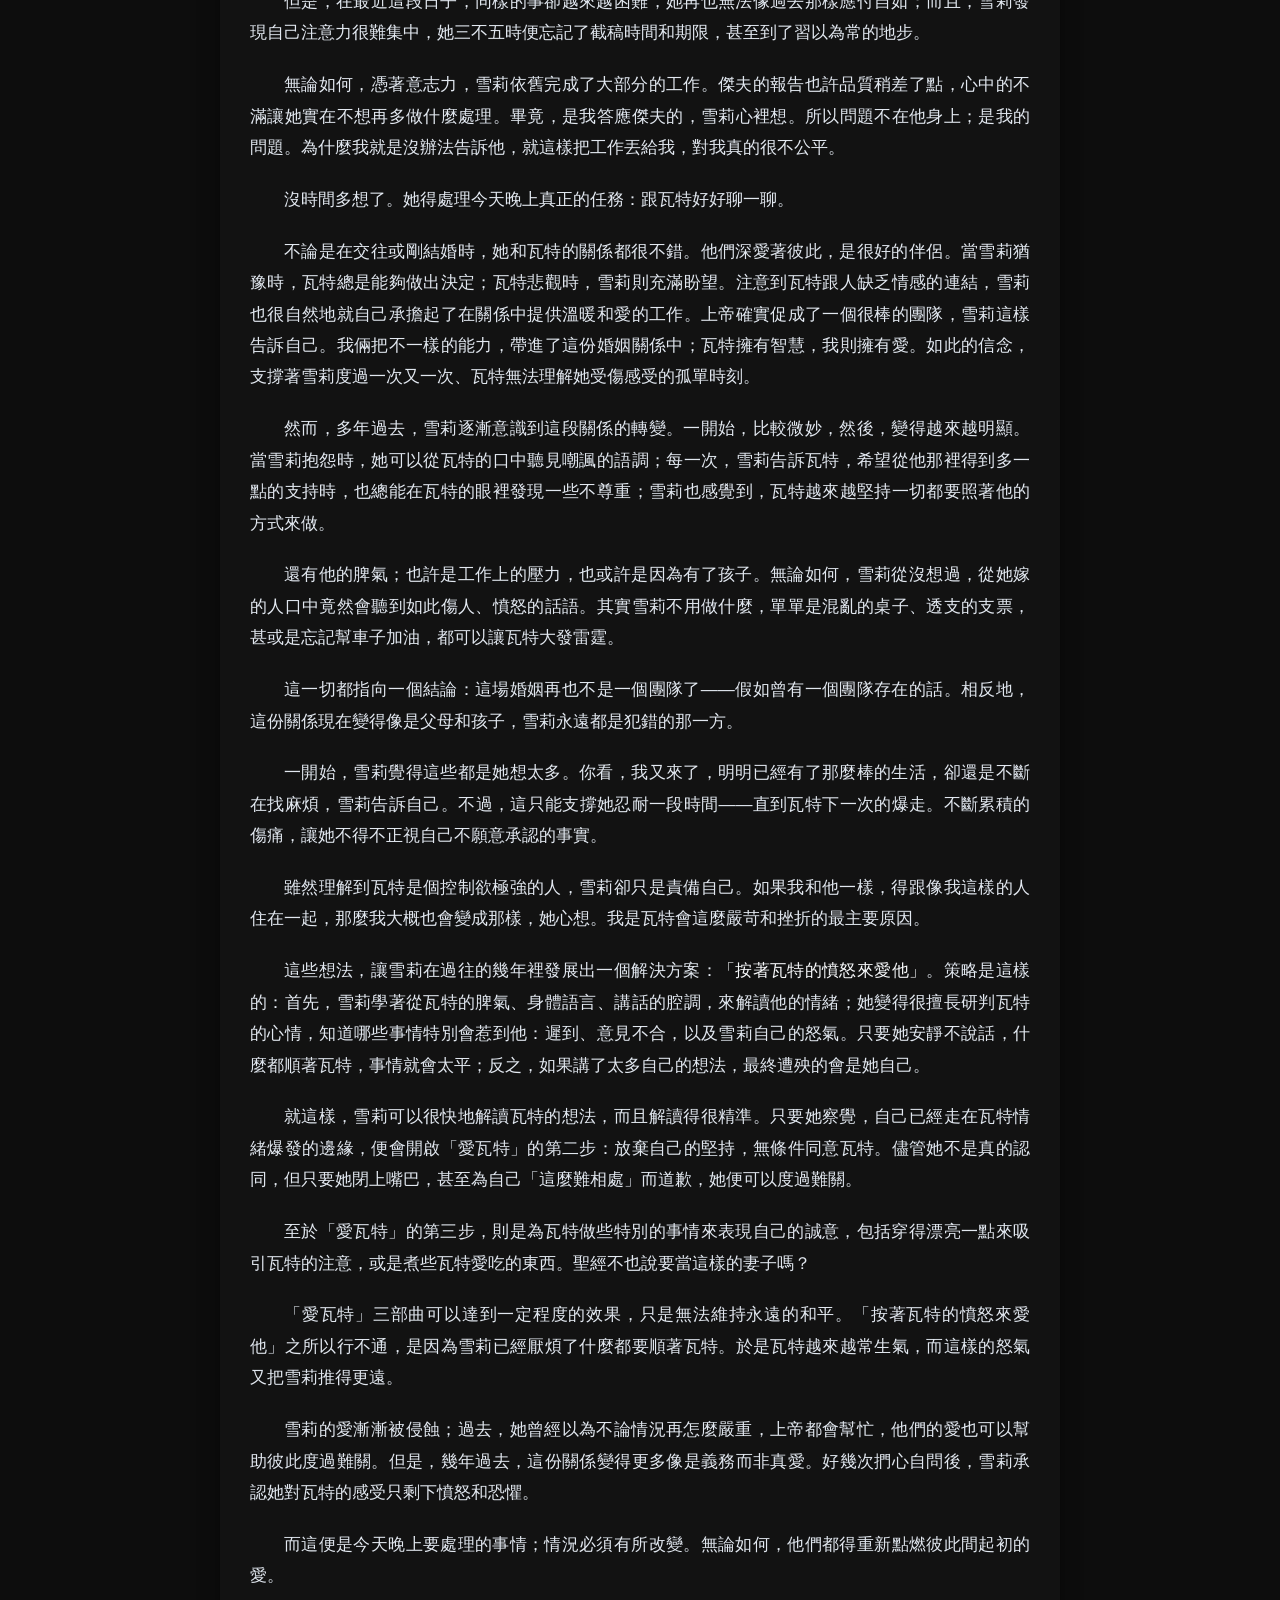
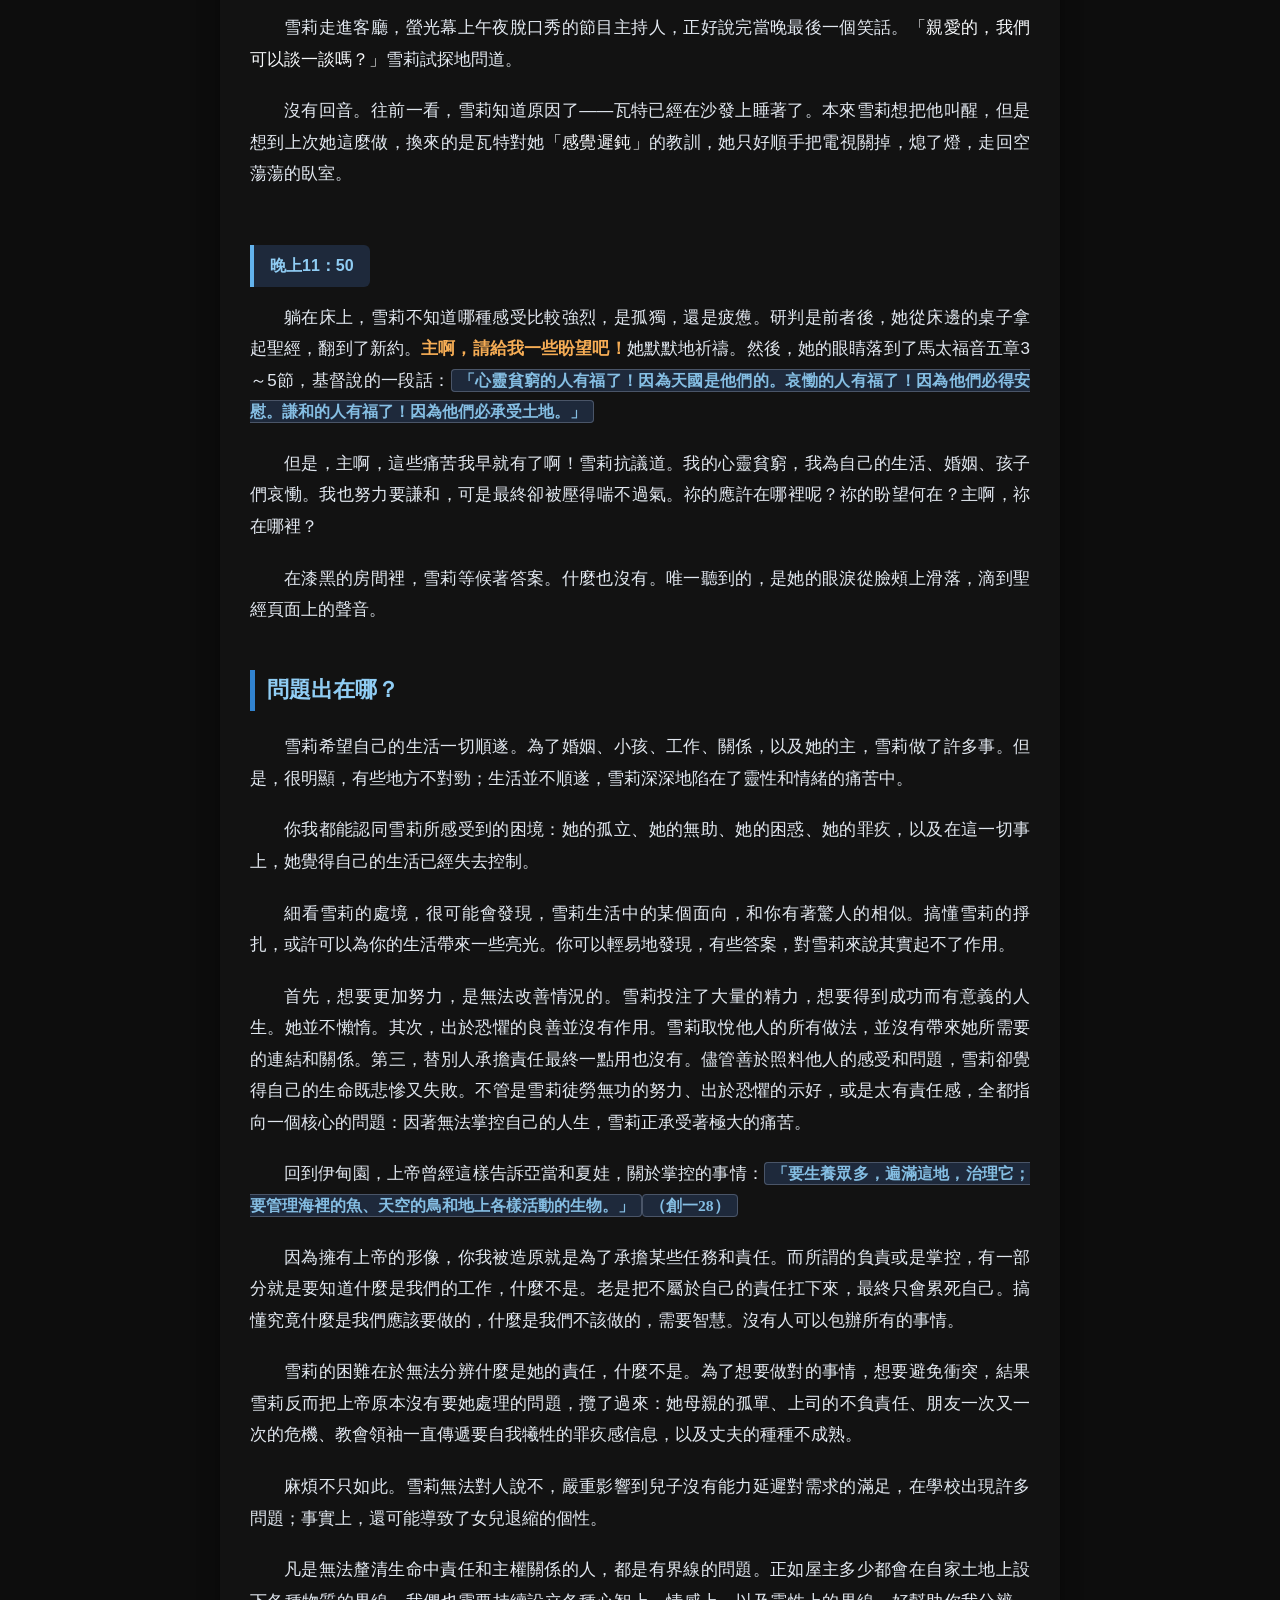
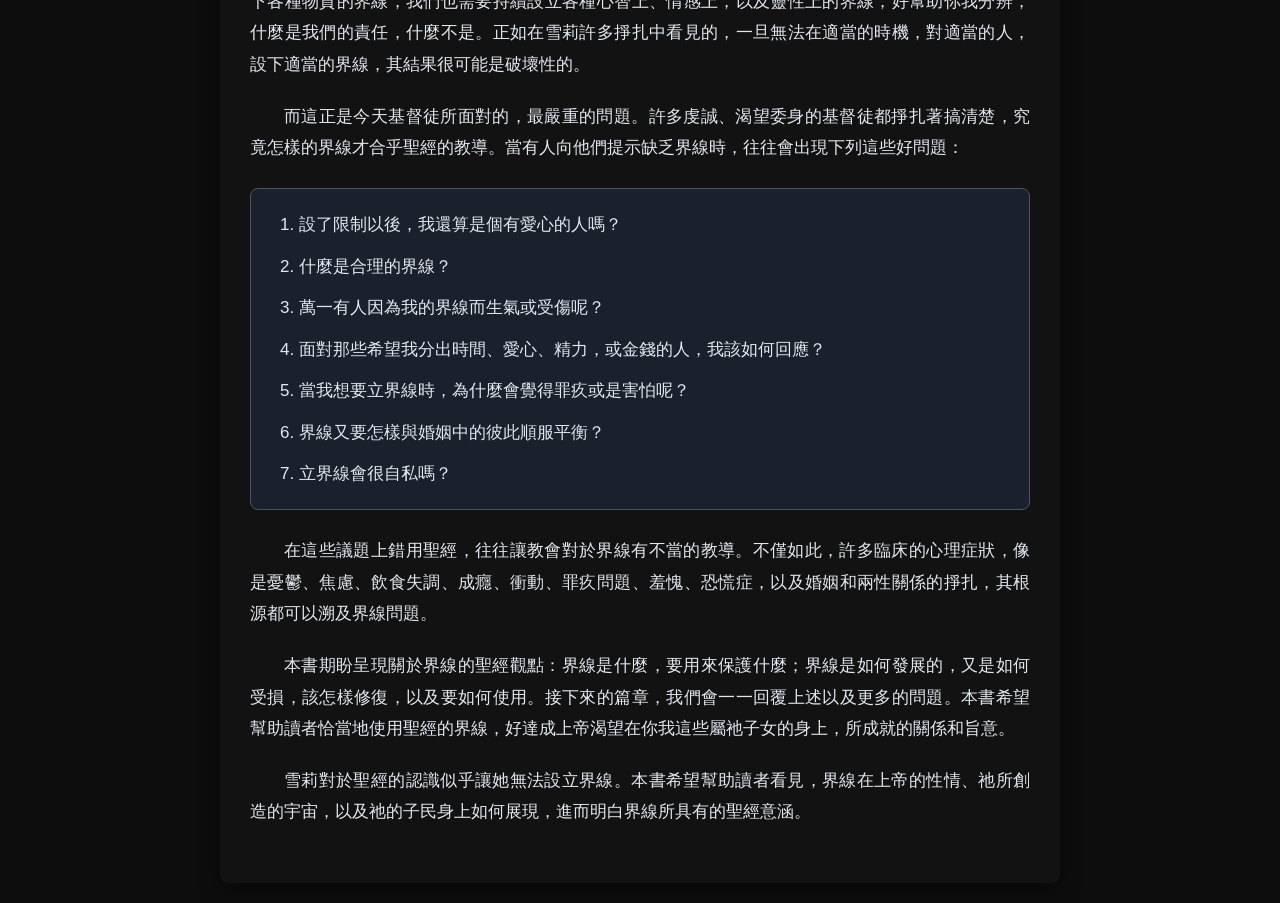
==== commit aff311c4: "Update ch01.html" ====
--- a/ch01.html
+++ b/ch01.html
@@ -11,61 +11,54 @@
         <h2 class="chapter-title">第1章<br>界線混亂的一天</h2>
 
         <div class="time-capsule">早上6：00</div>
-
         <p>鬧鐘聲大響！帶著惺忪的睡眼，雪莉伸手將吵人的噪音關掉，又是一個沒有睡好的夜晚。打開床頭燈，從床上坐了起來，茫茫地看著眼前的牆壁，雪莉試圖振作。</p>
         <p><span class="monologue">為什麼我這麼害怕面對每一天？主啊，祢不是曾應許我，會有喜樂滿足的一生嗎？</span></p>
         <p>然後，隨著神智逐漸清晰，雪莉想起自己會這麼煩躁的原因：下午四點半要和兒子陶德的三年級導師會面。她還記得接到的那通電話：<span class="dialogue">「雪莉，我是珍。我在想妳是否有空跟我見面聊聊陶德的表現，還有他在學校的……一些行為？」</span></p>
         <p>一直以來，陶德都無法專心安靜地聽老師上課；事實上，他連雪莉和爸爸瓦特的話都不聽。陶德是個意志堅強的小孩，雪莉其實並不想要箝制他的心靈發展。這豈不是更重要的事嗎？</p>
-        <p><span class="monologue">算了，沒時間煩惱這些了，</span>雪莉告訴自己。她試著把自己三十五歲的身體移進浴室。<span class="monologue">已經有夠多的事情讓我忙上一整天了！</span></p>
+        <p>算了，沒時間煩惱這些了，雪莉告訴自己。她試著把自己三十五歲的身體移進浴室。已經有夠多的事情讓我忙上一整天了！</p>
         <p>在蓮蓬頭下，雪莉的腦袋也逐漸轉動，開始釐清今天的行事曆。事實上，目前就算她不是個上班婦女，九歲的陶德和六歲的愛咪，也夠她這個作媽的受了。</p>
-        <p><span class="monologue">嗯……我應該先來弄早餐，裝好兩份便當，再把艾咪學校要表演的戲服縫好。這真是太瘋狂了，我必須在校車七點四十五分抵達前完成這些事。</span></p>
+        <p>嗯……我應該先來弄早餐，裝好兩份便當，再把艾咪學校要表演的戲服縫好。這真是太瘋狂了，我必須在校車七點四十五分抵達前完成這些事。</p>
         <p>想起昨天晚上的事，她不禁懊悔。原本，雪莉打算好好縫補一下艾咪的戲服，發揮天分讓自己的小女兒能夠有個特別的一天。萬萬沒想到，雪莉的母親突然來訪。出於禮貌，雪莉得扮演好一個主人的角色，因此之故，好好的晚上也就泡湯了。事實上，雪莉的掙扎並不好過。</p>
         <p>起先，雪莉用上點外交手段，很有技巧地告訴母親：<span class="dialogue">「媽，您一定無法想像，我有多麼高興您的突然到訪。不過我在想，您是否介意我一邊跟您聊天，一邊幫艾咪縫戲服？」</span>她說得很卑微，但也猜到了母親會有的反應。</p>
         <p><span class="dialogue">「雪莉，妳知道我絕對是那個最不想打擾你們家庭生活的人。」</span>雪莉的媽媽十二年前喪夫，如今早已把自己的寡婦身分提高到有如殉道者般的地位：<span class="dialogue">「我的意思是，自從妳爸爸過世，我的生活就充滿了空虛的時間；至今都還想念著當年一起度過的家庭生活。所以，我怎麼可能會為了自己，而剝奪妳們的家庭時間呢？」</span></p>
         <p><span class="monologue">我敢打賭，我們很快就知道妳是怎麼辦到的了。</span>雪莉在心裡這樣跟自己說。</p>
         <p><span class="dialogue">「所以我很明白，為什麼妳沒有更常把瓦特和兩個孩子帶來看我了。畢竟，我怎麼可能讓你們開心呢？我不過就是個孤獨的老太婆，把一生都奉獻給了小孩。誰會想要花時間跟我在一起？」</span></p>
-        <p><span class="dialogue">「喔，媽，不是的！」</span>雪莉很快就加入了過去這十多年來，常跟母親跳起的那支情感推拉舞。<span class="dialogue">「我的意思不是那樣！我是說，您可以這樣來看我們，真是我們特別的福氣。天知道，如果不是事情那麼多，我們可是很希望去找您的；只是我們真的沒辦法。所以我真的很高興您可以過來！」</span><span class="monologue">主啊，請不要為這個小謊言就讓我下地獄，</span>雪莉無聲地祈禱著。</p>
-        <p><span class="dialogue">「其實，我還有別的時間來縫戲服，」</span>雪莉說。<span class="monologue">請原諒我又一個謊言。</span><span class="dialogue">「所以，何不讓我來為您弄杯咖啡？」</span></p>
+        <p><span class="dialogue">「喔，媽，不是的！」</span>雪莉很快就加入了過去這十多年來，常跟母親跳起的那支情感推拉舞。<span class="dialogue">「我的意思不是那樣！我是說，您可以這樣來看我們，真是我們特別的福氣。天知道，如果不是事情那麼多，我們可是很希望去找您的；只是我們真的沒辦法。所以我真的很高興您可以過來！」</span><span class="monologue">主啊，請不要為這個小謊言就讓我下地獄</span>，雪莉無聲地祈禱著。</p>
+        <p><span class="dialogue">「其實，我還有別的時間來縫戲服，」</span>雪莉說。請原諒我又一個謊言。<span class="dialogue">「所以，何不讓我來為您弄杯咖啡？」</span></p>
         <p>母親嘆了口氣，<span class="dialogue">「好吧，如果妳堅持的話。我只是很討厭自己可能會打擾到你們。」</span></p>
         <p>於是，整個過程一直到半夜才結束。母親離開的時候，雪莉幾乎要瘋了；然而，她還是給自己找了個理由：至少，我讓母親孤寂的一天增添了些許的光彩。這念頭還沒消逝，另一個聲音又冒了出來：假如妳真的有幫上忙，為什麼母親走的時候、還是嘮叨著自己有多孤單？為了打發這個想法，雪莉決定上床睡覺。</p>
 
         <div class="time-capsule">早上6：45</div>
-
-        <p>雪莉把心思拉回到現實。<span class="dialogue">「只是哀號別人瓜分了我的時間，其實一點用也沒有。」</span>她對自己說；同時掙扎著要把身上那件黑色亞麻布裙的拉鏈拉起來。就跟其他的衣服一樣，這件她喜歡的洋裝也變得太緊了。<span class="monologue">中年發福的情況也太嚴重了吧！</span>雪莉心想。<span class="monologue">這個星期，我真的要好好減肥和運動了。</span></p>
+        <p>雪莉把心思拉回到現實。<span class="dialogue">「只是哀號別人瓜分了我的時間，其實一點用也沒有。」</span>她對自己說；同時掙扎著要把身上那件黑色亞麻布裙的拉鏈拉起來。就跟其他的衣服一樣，這件她喜歡的洋裝也變得太緊了。中年發福的情況也太嚴重了吧！雪莉心想。這個星期，我真的要好好減肥和運動了。</p>
         <p>緊接著一個小時，和往常一樣，依舊是團混亂。孩子們賴著不想起床，瓦特則向她抱怨：<span class="dialogue">「為什麼讓小孩上桌吃飯那麼難？」</span></p>
 
         <div class="time-capsule">早上7：45</div>
-
         <p>奇蹟似的，孩子們居然趕上了校車；瓦特也上班去了。雪莉走出了門，轉身將門鎖上。深深地吸了一口氣後，她安靜地禱告：<span class="monologue">主啊！我實在無法面對接下來的一整天，求祢給我一點盼望吧！</span>開車上班的路上，雪莉趁停車等紅燈的時候，畫好了妝。感謝主，還好紅綠燈夠多！</p>
 
         <div class="time-capsule">早上8：45</div>
-
         <p>雪莉匆匆地走進上班的地方，她在麥卡利斯特公司（Mcallister Enterprises）人資部工作；她瞄了一下手錶，還好只遲到幾分鐘。雪莉想，同事現在應該都知道，遲到對她來說有如家常便飯，應該不會期望她準時吧！</p>
         <p>雪莉錯了。大夥已經開始了一週一次的會議，雪莉躡手躡腳地走了進去，希望大家不會注意到她；可惜的是，等她走到座位，卻發現每一雙眼睛都盯著她。她看了一下四周，露出尷尬的微笑，自言自語地說道：<span class="dialogue">「都是塞車惹的禍！」</span></p>
 
         <div class="time-capsule">早上11：59</div>
-
         <p>還好，那天早上再沒有其他事情發生。雪莉在工作上很有才華，也深受同事的愛戴，更是個問題解決高手；對公司來說，雪莉的存在很有價值。唯一的轉折在午餐前到來。</p>
         <p>桌上的電話突然響起。<span class="dialogue">「我是費雪莉。」</span>她接了電話。</p>
         <p><span class="dialogue">「雪莉！謝天謝地妳還在！妳如果去吃午餐了，我就不知道該怎麼辦了！」</span>雪莉馬上就認出了這聲音，她和露易絲從小學時就認識彼此了。露易絲是個很敏感的人，很容易焦慮，幾乎每時每刻，她都覺得自己遇到了麻煩。雪莉總是儘可能地把時間留給她，如果狀況允許，也會儘量伸出援手。不過，露易絲從來就不曾回報；每一次，雪莉想要跟她分享自己遇到的一些掙扎，露易絲不是立刻把話題又帶回到她自己，就是找個理由離開。</p>
-        <p>雪莉是真心喜愛露易絲，也很關心露易絲遇到的問題，只是心中對於這份失衡的友誼，仍難免有些不滿。跟平常一樣，一想到自己居然在氣露易絲，雪莉馬上就感到愧疚；身為一個基督徒，她很清楚聖經中愛人、助人的教導。<span class="monologue">我又來了，</span>雪莉對自己說，<span class="monologue">我老是把自己擺在別人前面。主啊，請幫助我能真心願意幫助露易絲，也不要總是只想到自己。</span></p>
+        <p>雪莉是真心喜愛露易絲，也很關心露易絲遇到的問題，只是心中對於這份失衡的友誼，仍難免有些不滿。跟平常一樣，一想到自己居然在氣露易絲，雪莉馬上就感到愧疚；身為一個基督徒，她很清楚聖經中愛人、助人的教導。我又來了，雪莉對自己說，我老是把自己擺在別人前面。<span class="monologue">主啊，請幫助我能真心願意幫助露易絲，也不要總是只想到自己。</span></p>
         <p>於是，雪莉對電話那一頭問道：<span class="dialogue">「怎麼了，露易絲？」</span></p>
         <p><span class="dialogue">「太可怕了，真是太可怕了！」</span>露易絲說：<span class="dialogue">「安妮今天被學校送回家裡了；湯姆的升遷案也被否決了；然後我的車居然還在路上出狀況！」</span></p>
         <p><span class="monologue">這不跟我每天的生活差不多嗎？</span>雪莉心裡嘀咕，心中的不滿再度升起。不過，她還是跟對方說：<span class="dialogue">「可憐的露易絲，真不知道妳要怎麼度過這些難關。」</span></p>
-        <p>露易絲倒是很開心地回應了雪莉的問題，而且回答得鋸細靡遺，詳細到雪莉的午餐時間，幾乎有一半都被輔導她的朋友給占據了。好吧，雪莉想，至少還有得來速可以吃。</p>
-        <p>停在得來速車道，等著她的雞肉漢堡時，雪莉想到了露易絲。<span class="monologue">假如我所有的傾聽、輔導、建議，在過去這些年間曾經為她帶來什麼改變，那麼，我的付出或許還算值得。問題是，露易絲今天所犯的錯，跟她二十年前犯的錯是一模一樣。我為什麼還要繼續下去？</span></p>
+        <p>露易絲倒是很開心地回應了雪莉的問題，而且回答得鉅細靡遺，詳細到雪莉的午餐時間，幾乎有一半都被輔導她的朋友給占據了。好吧，雪莉想，至少還有得來速可以吃。</p>
+        <p>停在得來速車道，等著她的雞肉漢堡時，雪莉想到了露易絲。假如我所有的傾聽、輔導、建議，在過去這些年間曾經為她帶來什麼改變，那麼，我的付出或許還算值得。問題是，露易絲今天所犯的錯，跟她二十年前犯的錯是一模一樣。我為什麼還要繼續下去？</p>
 
         <div class="time-capsule">下午4：00</div>
-
         <p>整個下半天，一切風平浪靜。雪莉正準備離開辦公室，去學校和陶德的班導師聊聊，上司傑夫叫住了她。</p>
         <p><span class="dialogue">「雪莉，真高興能及時找到妳，」</span>他說。傑夫是麥卡利斯特公司的要角，事業經營很成功。麻煩的是，他往往是利用別人來幫助他成功。雪莉可以清楚地感覺到，這一回他又要故技重施了：<span class="dialogue">「妳聽我說，我快沒時間了，下個星期我要在董事會報告，所以寄了一些報告的草稿到妳信箱。妳只要幫我稍稍改寫一下，再做點編輯的功夫就好。我希望妳可以在明天前弄好，因為我得先讓其他主管看一下報告；我知道妳沒問題的。」</span>他的笑裡有討好的意味。</p>
-        <p>雪莉大吃一驚。傑夫所說的「編輯一下」，可是個浩大的工程，至少需要五個小時的時間。<span class="monologue">早在三個星期前，我就把資料都給他了，</span>雪莉生氣地想。<span class="monologue">這個人膽敢要我為了他的面子，幫他趕他的截稿期限？</span></p>
+        <p>雪莉大吃一驚。傑夫所說的「編輯一下」，可是個浩大的工程，至少需要五個小時的時間。早在三個星期前，我就把資料都給他了，雪莉生氣地想。這個人膽敢要我為了他的面子，幫他趕他的截稿期限？</p>
         <p>不過，雪莉很快就鎮定下來。<span class="dialogue">「沒問題，傑夫，我很樂意幫忙。你希望我什麼時候弄好？」</span></p>
         <p><span class="dialogue">「最好是明天早上九點以前。雪莉，真的要再謝謝妳。每一次有狀況，我總是第一個想到妳。妳真的非常可靠。」</span>說完，便一溜煙走了。</p>
-        <p>可靠、忠心、值得信賴？雪莉想著這些詞。那些想要從我這裡得到好處的人，總是用這些話來形容我。聽起來，我就像隻驢子，能吃苦又耐勞。不過，罪疚感很快又跑了出來。<span class="monologue">唉，我怎麼又開始抱怨了？主啊！請幫幫我，讓我不論被栽種在哪裡，都盡力開出美麗的花。</span>儘管三不五時，雪莉還是期望，有一天自己能被移植到另一個花盆裡。</p>
+        <p>可靠、忠心、值得信賴？雪莉想著這些詞。那些想要從我這裡得到好處的人，總是用這些話來形容我。聽起來，我就像隻驢子，能吃苦又耐勞。不過，罪疚感很快又跑了出來。唉，我怎麼又開始抱怨了？<span class="monologue">主啊！請幫幫我，讓我不論被栽種在哪裡，都盡力開出美麗的花。</span>儘管三不五時，雪莉還是期望，有一天自己能被移植到另一個花盆裡。</p>
 
         <div class="time-capsule">下午4：30</div>
-
         <p>珍‧羅歇爾是個能幹又專業的老師，她清楚知道兒童問題行為的背後，有種種複雜的原因。這一次的會談，就跟過往每次一樣，只有雪莉和羅歇爾女士，沒有瓦特。身為陶德父親的瓦特，永遠推說工作太忙，就這樣，兩個女人又單獨進行了親師會談。</p>
         <p><span class="dialogue">「陶德不是個壞孩子，雪莉，」</span>羅歇爾女士安慰她：<span class="dialogue">「陶德既聰明，又精力旺盛。當他聽話的時候，他是班上最討人喜歡的孩子。」</span></p>
         <p>雪莉知道，關鍵在後面。<span class="monologue">趕快進入正題吧，羅歇爾女士，我知道妳想告訴我，我有一個「問題小孩」。這又有什麼關係呢？反正我自己的生活也大有問題。</span></p>
@@ -79,21 +72,17 @@
         <p>羅歇爾女士緩緩地點了點頭：<span class="dialogue">「雪莉，知道陶德在家的行為也有問題，對我幫助很大。至少，我們現在可以一起來想想，該如何解決問題。」</span></p>
 
         <div class="time-capsule">下午5：15</div>
-
         <p>雪莉心裡覺得奇怪，自己居然會感謝起下班時間的塞車。至少，這裡沒有人來煩我，她想。她利用這段時間，盤算著要怎樣度過接下來的種種危機：孩子們、晚餐、傑夫的報告……以及，瓦特。</p>
 
         <div class="time-capsule">晚上6：30</div>
-
         <p><span class="dialogue">「吃晚飯了，這是我第四次、也是最後一次提醒你們了！」</span>雪莉討厭這樣吼叫，但又有什麼其他方法？兩個小孩跟瓦特一樣，吃晚餐的時候總愛拖拖拉拉；最常見的情況是，好不容易等人到齊，晚餐也都涼了。</p>
         <p>雪莉不知道問題出在哪；她很清楚，絕對不是食物的關係，畢竟，她可是個優秀的廚子。只要他們上了桌，不要幾秒鐘，飯菜就會一掃而空。</p>
-        <p>不過，有一個人例外，那就是愛咪。看到只有六歲的愛咪，靜靜地坐著，心不在焉地翻揀著眼前的食物，雪莉就感到難過。像愛咪這樣可愛、敏感的女孩，怎麼會那麼安靜？她非常的內向，寧可把時間用來讀書、畫畫，甚至就坐在臥室裡「想點事情」。</p>
-
+        <p>不過，有一個人例外，那就是愛咪。看到只有六歲的愛咪，靜靜地坐著，心不在焉地翻揀著眼前的食物，雪莉就感到難過。像愛咪這樣可愛、敏感的女孩，怎麼會那麼安靜？她非常的內向，寧可把時間用來讀書、畫畫，甚至就坐在臥室裡<span class="dialogue">「想點事情」</span>。</p>
         <p><span class="dialogue">「親愛的，妳在想的是哪些事情？」</span>雪莉曾試探地問道。</p>
         <p><span class="dialogue">「就是一些事情。」</span>則是雪莉得到的答案。雪莉覺得，自己被趕出了女兒的生活之外。她曾想像母女之間能有親密的對話，只有女孩才懂的那種；也夢想著可以一起去逛街。可是，愛咪的心裡，卻有個祕密的地方藏得很深，沒有人曾經靠近過；但那樣一個無法觸及的地方，卻正是雪莉非常渴望能了解的部分。</p>
 
         <div class="time-capsule">晚上7：00</div>
-
-        <p>晚餐吃到一半，雪莉的手機響起。<span class="monologue">就讓電話自動轉到語音信箱吧，</span>雪莉心想。<span class="monologue">我們實在很需要一家人一起吃飯的寶貴時間。</span>然後，就像有人在旁邊提詞似的，另外一個熟悉的想法跑了出來：<span class="monologue">但是，很可能有人正需要我幫忙啊！</span></p>
+        <p>晚餐吃到一半，雪莉的手機響起。<span class="monologue">就讓電話自動轉到語音信箱吧</span>，雪莉心想。<span class="monologue">我們實在很需要一家人一起吃飯的寶貴時間。</span>然後，就像有人在旁邊提詞似的，另外一個熟悉的想法跑了出來：<span class="monologue">但是，很可能有人正需要我幫忙啊！</span></p>
         <p>正如過往一樣，雪莉決定聽從第二種聲音的建議，從餐桌旁站起來，跑去聽電話。一看到手機螢幕上顯示的來電者姓名，雪莉的心便往下沉。好吧，既然我都從餐桌那邊過來了，她告訴自己，那麼我最好把整件事情都做完。</p>
         <p><span class="dialogue">「希望我沒有打擾到妳，」</span>菲莉絲說，她是教會婦女事工的負責人。</p>
         <p><span class="dialogue">「當然沒有。」</span>雪莉說了個謊。</p>
@@ -103,16 +92,14 @@
         <p>不過，雪莉其實不用想得太清楚，她早就學會對那聲音乖乖順服，不問問題，一如她向來對自己的母親、菲莉絲（也許，還有上帝）的言聽計從。不管這聲音是從哪來的，都大到雪莉無法忽略；習慣總是獲勝。</p>
         <p><span class="dialogue">「我很樂意能夠幫忙，」</span>雪莉對菲莉絲說：<span class="dialogue">「看是不是要把美琪要做的事情傳給我，我來看看怎樣接手。」</span></p>
         <p>菲莉絲大大地吐了一口氣，聽得出來她心中放下一顆大石頭：<span class="dialogue">「雪莉，我很明白這樣做是一種犧牲；我自己，也要每天重複這個過程好幾次。但，這就是豐盛的基督徒生活，不是嗎？願意成為活祭！」</span></p>
-        <p><span class="monologue">隨妳怎麼說吧，</span>雪莉心裡想，儘管她忍不住好奇，所謂的「豐盛」要到什麼時候才會來臨。</p>
+        <p>隨妳怎麼說吧，雪莉心裡想，儘管她忍不住好奇，所謂的「豐盛」要到什麼時候才會來臨。</p>
 
         <div class="time-capsule">晚上7：45</div>
-
         <p>晚餐終於結束了。雪莉看著坐在電視機前面的瓦特，專心一意地盯著美式足球；陶德拿起Xbox和頭戴式耳罩，消失在電動遊戲裡；愛咪則一溜煙地躲進了自己的房間。</p>
         <p>碗盤仍留在桌上，這一家子看來從沒學會要幫忙清理善後。也許，孩子還太小吧？雪莉只好自己來。</p>
 
         <div class="time-capsule">晚上11：30</div>
-
-        <p>幾年前，雪莉能在整理晚餐的餐桌、打發小孩上床的同時，輕鬆完成傑夫交代她的報告。只要晚餐後一杯咖啡，搭配著截稿期限所激發的腎上腺素，雪莉有辦法馬上進入高效率的工作狀態；難怪別人會說她是「女超人雪莉」！</p>
+        <p>幾年前，雪莉能在整理晚餐的餐桌、打發小孩上床的同時，輕鬆完成傑夫交代她的報告。只要晚餐後一杯咖啡，搭配著截稿期限所激發的腎上腺素，雪莉有辦法馬上進入高效率的工作狀態；難怪別人會說她是<span class="dialogue">「女超人雪莉」</span>！</p>
         <p>但是，在最近這段日子，同樣的事卻越來越困難，她再也無法像過去那樣應付自如；而且，雪莉發現自己注意力很難集中，她三不五時便忘記了截稿時間和期限，甚至到了習以為常的地步。</p>
         <p>無論如何，憑著意志力，雪莉依舊完成了大部分的工作。傑夫的報告也許品質稍差了點，心中的不滿讓她實在不想再多做什麼處理。畢竟，是我答應傑夫的，雪莉心裡想。所以問題不在他身上；是我的問題。為什麼我就是沒辦法告訴他，就這樣把工作丟給我，對我真的很不公平。</p>
         <p>沒時間多想了。她得處理今天晚上真正的任務：跟瓦特好好聊一聊。</p>
@@ -120,30 +107,28 @@
         <p>然而，多年過去，雪莉逐漸意識到這段關係的轉變。一開始，比較微妙，然後，變得越來越明顯。當雪莉抱怨時，她可以從瓦特的口中聽見嘲諷的語調；每一次，雪莉告訴瓦特，希望從他那裡得到多一點的支持時，也總能在瓦特的眼裡發現一些不尊重；雪莉也感覺到，瓦特越來越堅持一切都要照著他的方式來做。</p>
         <p>還有他的脾氣；也許是工作上的壓力，也或許是因為有了孩子。無論如何，雪莉從沒想過，從她嫁的人口中竟然會聽到如此傷人、憤怒的話語。其實雪莉不用做什麼，單單是混亂的桌子、透支的支票，甚或是忘記幫車子加油，都可以讓瓦特大發雷霆。</p>
         <p>這一切都指向一個結論：這場婚姻再也不是一個團隊了——假如曾有一個團隊存在的話。相反地，這份關係現在變得像是父母和孩子，雪莉永遠都是犯錯的那一方。</p>
-        <p>一開始，雪莉覺得這些都是她想太多。<span class="monologue">你看，我又來了，明明已經有了那麼棒的生活，卻還是不斷在找麻煩，</span>雪莉告訴自己。不過，這只能支撐她忍耐一段時間——直到瓦特下一次的爆走。不斷累積的傷痛，讓她不得不正視自己不願意承認的事實。</p>
-        <p>雖然理解到瓦特是個控制欲極強的人，雪莉卻只是責備自己。<span class="monologue">如果我和他一樣，得跟像我這樣的人住在一起，那麼我大概也會變成那樣，</span>她心想。<span class="monologue">我是瓦特會這麼嚴苛和挫折的最主要原因。</span></p>
-        <p>這些想法，讓雪莉在過往的幾年裡發展出一個解決方案：「按著瓦特的憤怒來愛他」。策略是這樣的：首先，雪莉學著從瓦特的脾氣、身體語言、講話的腔調，來解讀他的情緒；她變得很擅長研判瓦特的心情，知道哪些事情特別會惹到他：遲到、意見不合，以及雪莉自己的怒氣。只要她安靜不說話，什麼都順著瓦特，事情就會太平；反之，如果講了太多自己的想法，最終遭殃的會是她自己。</p>
+        <p>一開始，雪莉覺得這些都是她想太多。你看，我又來了，明明已經有了那麼棒的生活，卻還是不斷在找麻煩，雪莉告訴自己。不過，這只能支撐她忍耐一段時間——直到瓦特下一次的爆走。不斷累積的傷痛，讓她不得不正視自己不願意承認的事實。</p>
+        <p>雖然理解到瓦特是個控制欲極強的人，雪莉卻只是責備自己。如果我和他一樣，得跟像我這樣的人住在一起，那麼我大概也會變成那樣，她心想。我是瓦特會這麼嚴苛和挫折的最主要原因。</p>
+        <p>這些想法，讓雪莉在過往的幾年裡發展出一個解決方案：<span class="dialogue">「按著瓦特的憤怒來愛他」</span>。策略是這樣的：首先，雪莉學著從瓦特的脾氣、身體語言、講話的腔調，來解讀他的情緒；她變得很擅長研判瓦特的心情，知道哪些事情特別會惹到他：遲到、意見不合，以及雪莉自己的怒氣。只要她安靜不說話，什麼都順著瓦特，事情就會太平；反之，如果講了太多自己的想法，最終遭殃的會是她自己。</p>
         <p>就這樣，雪莉可以很快地解讀瓦特的想法，而且解讀得很精準。只要她察覺，自己已經走在瓦特情緒爆發的邊緣，便會開啟「愛瓦特」的第二步：放棄自己的堅持，無條件同意瓦特。儘管她不是真的認同，但只要她閉上嘴巴，甚至為自己「這麼難相處」而道歉，她便可以度過難關。</p>
         <p>至於「愛瓦特」的第三步，則是為瓦特做些特別的事情來表現自己的誠意，包括穿得漂亮一點來吸引瓦特的注意，或是煮些瓦特愛吃的東西。聖經不也說要當這樣的妻子嗎？</p>
         <p>「愛瓦特」三部曲可以達到一定程度的效果，只是無法維持永遠的和平。「按著瓦特的憤怒來愛他」之所以行不通，是因為雪莉已經厭煩了什麼都要順著瓦特。於是瓦特越來越常生氣，而這樣的怒氣又把雪莉推得更遠。</p>
         <p>雪莉的愛漸漸被侵蝕；過去，她曾經以為不論情況再怎麼嚴重，上帝都會幫忙，他們的愛也可以幫助彼此度過難關。但是，幾年過去，這份關係變得更多像是義務而非真愛。好幾次捫心自問後，雪莉承認她對瓦特的感受只剩下憤怒和恐懼。</p>
         <p>而這便是今天晚上要處理的事情；情況必須有所改變。無論如何，他們都得重新點燃彼此間起初的愛。</p>
         <p>雪莉走進客廳，螢光幕上午夜脫口秀的節目主持人，正好說完當晚最後一個笑話。<span class="dialogue">「親愛的，我們可以談一談嗎？」</span>雪莉試探地問道。</p>
-        <p>沒有回音。往前一看，雪莉知道原因了——瓦特已經在沙發上睡著了。本來雪莉想把他叫醒，但是想到上次她這麼做，換來的是瓦特對她「感覺遲鈍」的教訓，她只好順手把電視關掉，熄了燈，走回空蕩蕩的臥室。</p>
+        <p>沒有回音。往前一看，雪莉知道原因了——瓦特已經在沙發上睡著了。本來雪莉想把他叫醒，但是想到上次她這麼做，換來的是瓦特對她<span class="dialogue">「感覺遲鈍」</span>的教訓，她只好順手把電視關掉，熄了燈，走回空蕩蕩的臥室。</p>
 
         <div class="time-capsule">晚上11：50</div>
-
-        <p>躺在床上，雪莉不知道哪種感受比較強烈，是孤獨，還是疲憊。研判是前者後，她從床邊的桌子拿起聖經，翻到了新約。<span class="monologue">主啊，請給我一些盼望吧！</span>她默默地祈禱。然後，她的眼睛落到了<span class="scripture-inline">馬太福音五章3～5節</span>，基督說的一段話：<span class="scripture-inline">「心靈貧窮的人有福了！因為天國是他們的。哀慟的人有福了！因為他們必得安慰。謙和的人有福了！因為他們必承受土地。」</span></p>
-        <p>但是，主啊，這些痛苦我早就有了啊！雪莉抗議道。<span class="monologue">我的心靈貧窮，我為自己的生活、婚姻、孩子們哀慟。我也努力要謙和，可是最終卻被壓得喘不過氣。祢的應許在哪裡呢？祢的盼望何在？主啊，祢在哪裡？</span></p>
+        <p>躺在床上，雪莉不知道哪種感受比較強烈，是孤獨，還是疲憊。研判是前者後，她從床邊的桌子拿起聖經，翻到了新約。<span class="monologue">主啊，請給我一些盼望吧！</span>她默默地祈禱。然後，她的眼睛落到了馬太福音五章3～5節，基督說的一段話：<span class="scripture-inline">「心靈貧窮的人有福了！因為天國是他們的。哀慟的人有福了！因為他們必得安慰。謙和的人有福了！因為他們必承受土地。」</span></p>
+        <p>但是，主啊，這些痛苦我早就有了啊！雪莉抗議道。我的心靈貧窮，我為自己的生活、婚姻、孩子們哀慟。我也努力要謙和，可是最終卻被壓得喘不過氣。祢的應許在哪裡呢？祢的盼望何在？主啊，祢在哪裡？</p>
         <p>在漆黑的房間裡，雪莉等候著答案。什麼也沒有。唯一聽到的，是她的眼淚從臉頰上滑落，滴到聖經頁面上的聲音。</p>
 
         <h2 class="section-title">問題出在哪？</h2>
-
         <p>雪莉希望自己的生活一切順遂。為了婚姻、小孩、工作、關係，以及她的主，雪莉做了許多事。但是，很明顯，有些地方不對勁；生活並不順遂，雪莉深深地陷在了靈性和情緒的痛苦中。</p>
         <p>你我都能認同雪莉所感受到的困境：她的孤立、她的無助、她的困惑、她的罪疚，以及在這一切事上，她覺得自己的生活已經失去控制。</p>
         <p>細看雪莉的處境，很可能會發現，雪莉生活中的某個面向，和你有著驚人的相似。搞懂雪莉的掙扎，或許可以為你的生活帶來一些亮光。你可以輕易地發現，有些答案，對雪莉來說其實起不了作用。</p>
         <p>首先，想要更加努力，是無法改善情況的。雪莉投注了大量的精力，想要得到成功而有意義的人生。她並不懶惰。其次，出於恐懼的良善並沒有作用。雪莉取悅他人的所有做法，並沒有帶來她所需要的連結和關係。第三，替別人承擔責任最終一點用也沒有。儘管善於照料他人的感受和問題，雪莉卻覺得自己的生命既悲慘又失敗。不管是雪莉徒勞無功的努力、出於恐懼的示好，或是太有責任感，全都指向一個核心的問題：因著無法掌控自己的人生，雪莉正承受著極大的痛苦。</p>
-        <p>回到伊甸園，上帝曾經這樣告訴亞當和夏娃，關於掌控的事情：<span class="scripture-inline">「要生養眾多，遍滿這地，治理它；要管理海裡的魚、天空的鳥和地上各樣活動的生物。」</span>（<span class="scripture-inline">創一28</span>）</p>
+        <p>回到伊甸園，上帝曾經這樣告訴亞當和夏娃，關於掌控的事情：<span class="scripture-inline">「要生養眾多，遍滿這地，治理它；要管理海裡的魚、天空的鳥和地上各樣活動的生物。」</span><span class="scripture-inline">（創一28）</span></p>
         <p>因為擁有上帝的形像，你我被造原就是為了承擔某些任務和責任。而所謂的負責或是掌控，有一部分就是要知道什麼是我們的工作，什麼不是。老是把不屬於自己的責任扛下來，最終只會累死自己。搞懂究竟什麼是我們應該要做的，什麼是我們不該做的，需要智慧。沒有人可以包辦所有的事情。</p>
         <p>雪莉的困難在於無法分辨什麼是她的責任，什麼不是。為了想要做對的事情，想要避免衝突，結果雪莉反而把上帝原本沒有要她處理的問題，攬了過來：她母親的孤單、上司的不負責任、朋友一次又一次的危機、教會領袖一直傳遞要自我犧牲的罪疚感信息，以及丈夫的種種不成熟。</p>
         <p>麻煩不只如此。雪莉無法對人說不，嚴重影響到兒子沒有能力延遲對需求的滿足，在學校出現許多問題；事實上，還可能導致了女兒退縮的個性。</p>
@@ -167,4 +152,4 @@
         <p>雪莉對於聖經的認識似乎讓她無法設立界線。本書希望幫助讀者看見，界線在上帝的性情、祂所創造的宇宙，以及祂的子民身上如何展現，進而明白界線所具有的聖經意涵。</p>
     </div>
 </body>
-</html>+</html>
